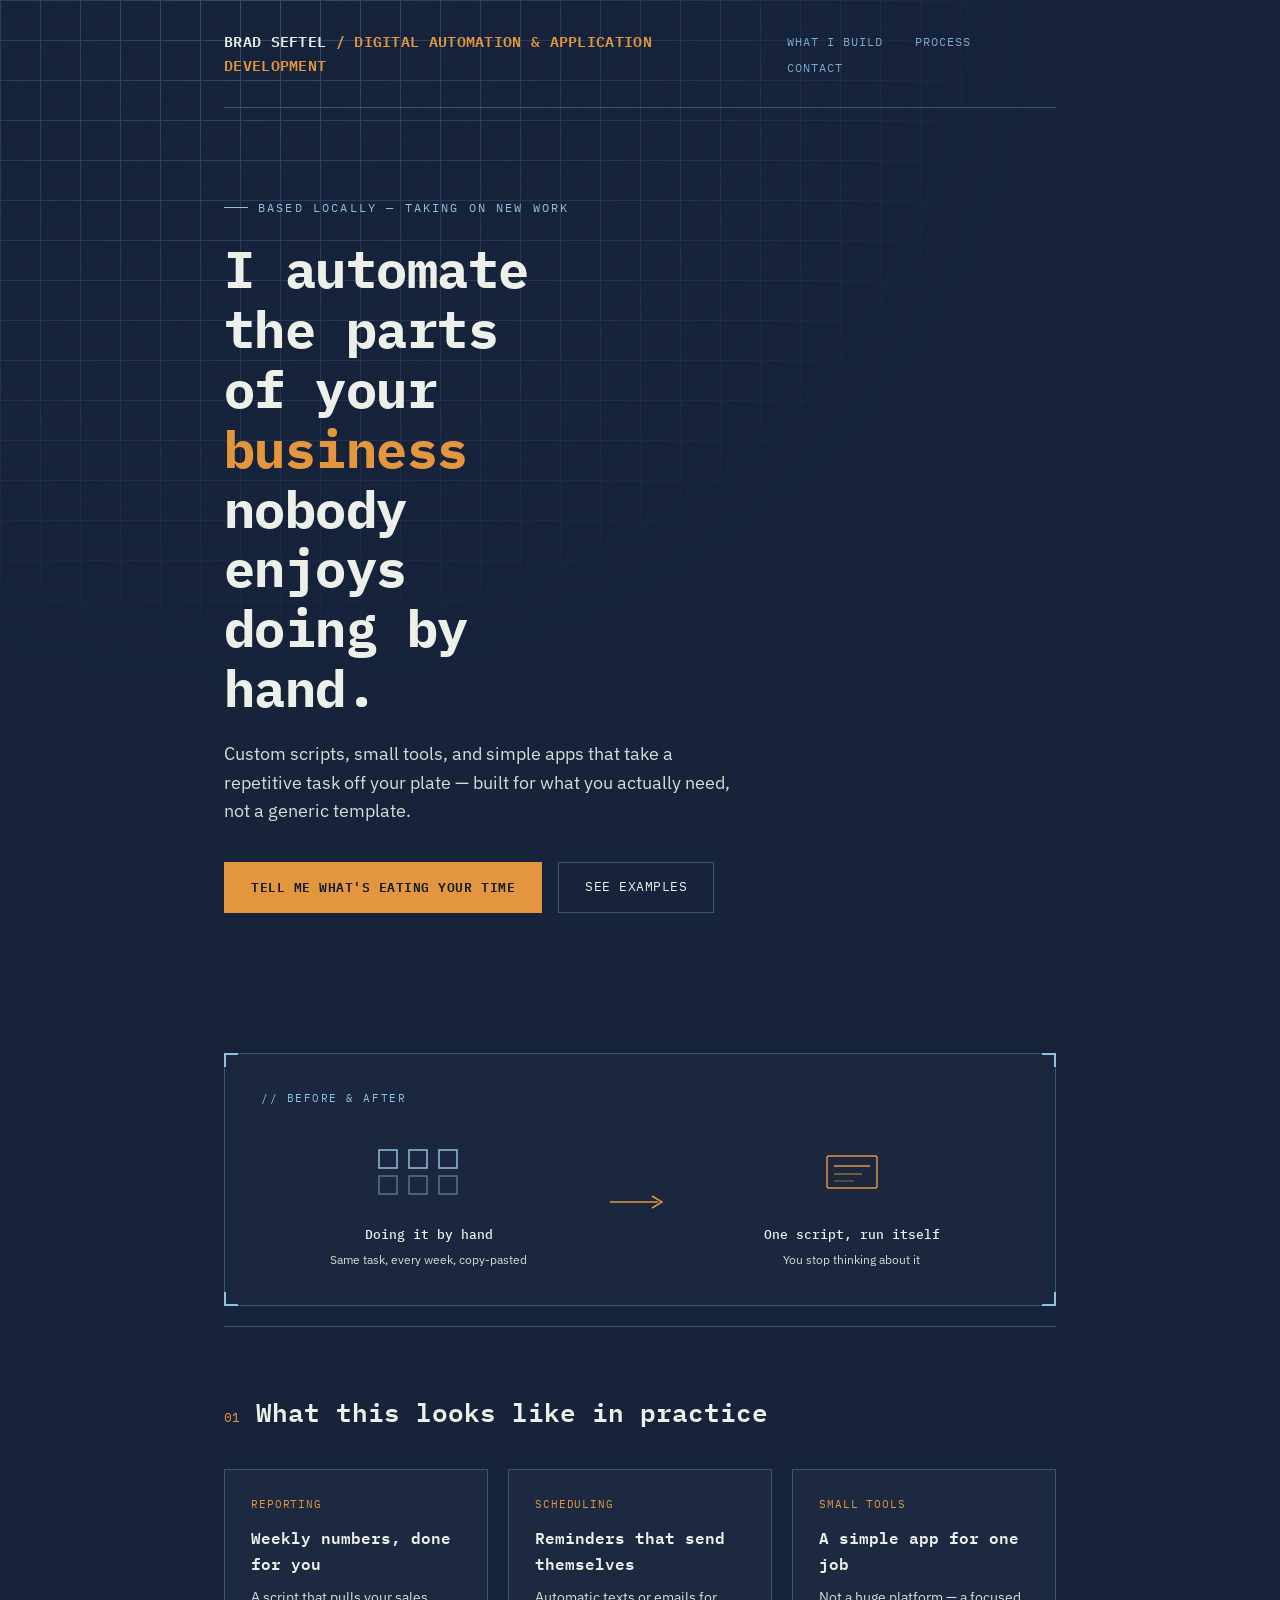
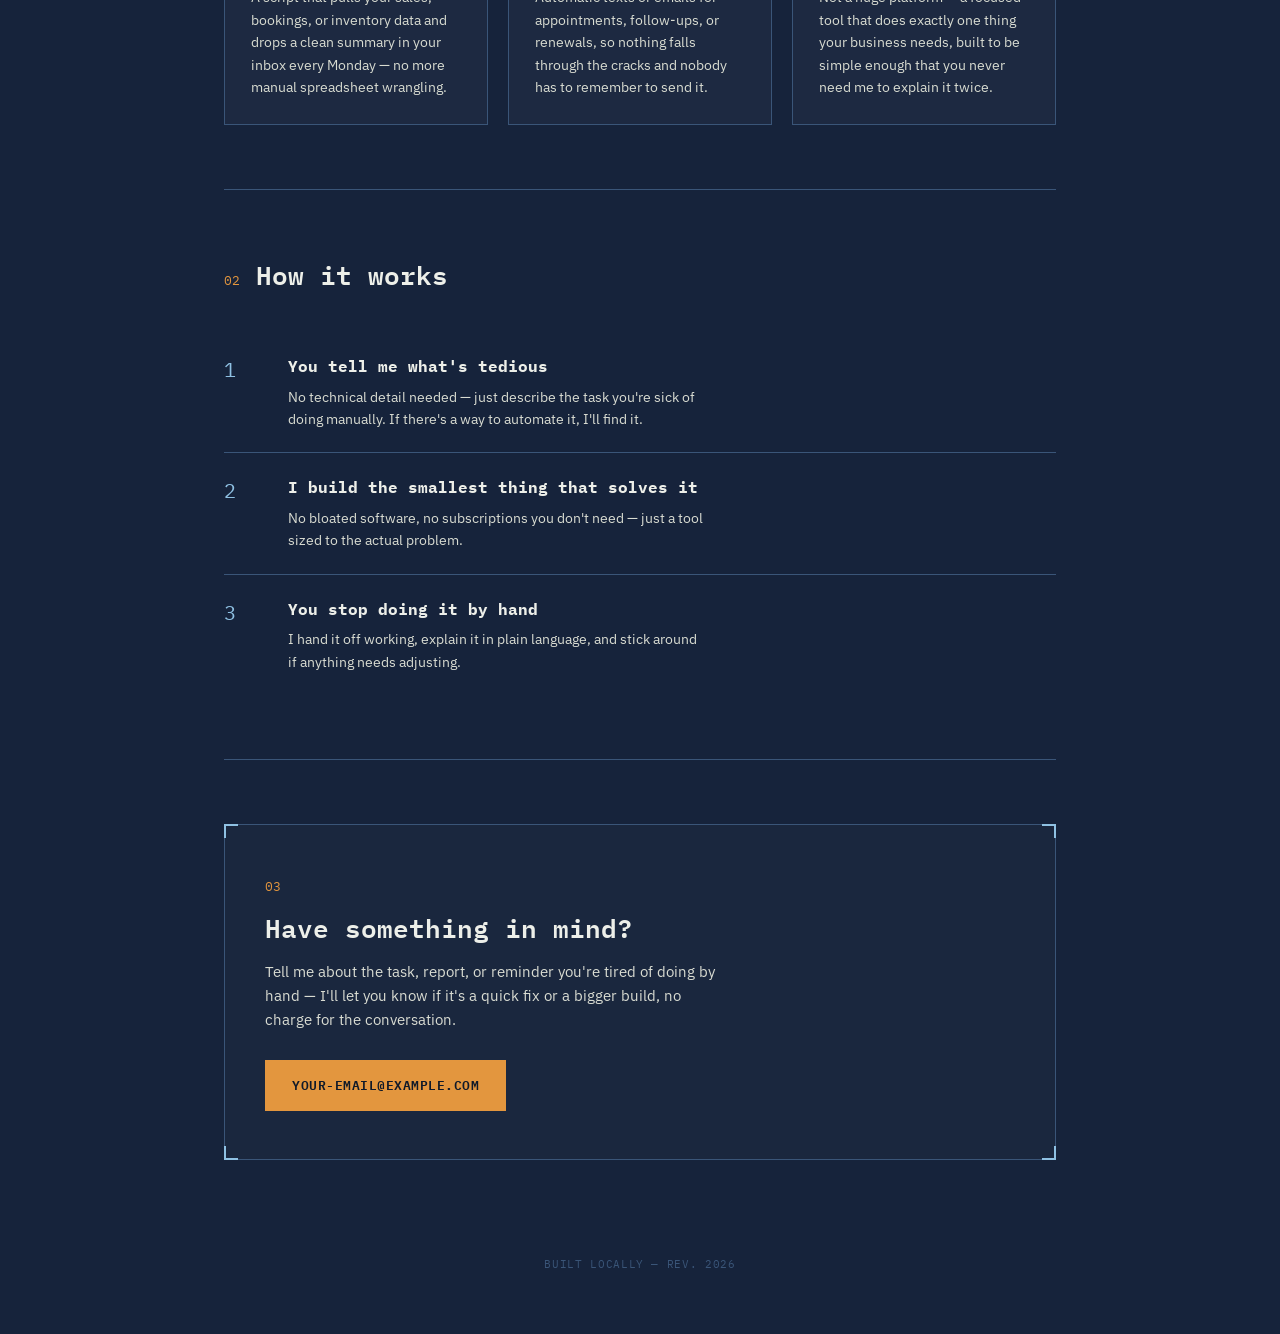
==== index.html @ 07879701 "remove phone number" ====
<!DOCTYPE html>
<html lang="en">
<head>
<meta charset="UTF-8">
<meta name="viewport" content="width=device-width, initial-scale=1.0">
<title>Brad Seftel — Automation & Custom Tools</title>
<link rel="preconnect" href="https://fonts.googleapis.com">
<link href="https://fonts.googleapis.com/css2?family=IBM+Plex+Mono:wght@400;500;600;700&family=IBM+Plex+Sans:wght@400;500;600&display=swap" rel="stylesheet">
<style>
  :root {
    --navy: #16233B;
    --navy-deep: #0F1929;
    --line: #3A5578;
    --line-bright: #8FC1E3;
    --paper: #EDEFE9;
    --paper-dim: #D9DCD2;
    --amber: #E3963E;
    --amber-bright: #F2AC5C;
    --ink: #16233B;
  }

  * { margin: 0; padding: 0; box-sizing: border-box; }

  html { scroll-behavior: smooth; }

  body {
    background: var(--navy);
    color: var(--paper);
    font-family: 'IBM Plex Sans', sans-serif;
    line-height: 1.6;
    background-image:
      linear-gradient(var(--line) 1px, transparent 1px),
      linear-gradient(90deg, var(--line) 1px, transparent 1px);
    background-size: 40px 40px;
    background-attachment: fixed;
    opacity: 1;
  }

  body::before {
    content: '';
    position: fixed;
    inset: 0;
    background: radial-gradient(ellipse at 20% 0%, rgba(22,35,59,0.2) 0%, var(--navy) 55%);
    pointer-events: none;
    z-index: 0;
  }

  .wrap {
    position: relative;
    z-index: 1;
    max-width: 880px;
    margin: 0 auto;
    padding: 0 24px;
  }

  .mono { font-family: 'IBM Plex Mono', monospace; }

  /* Corner-bracket panel, like an engineering drawing frame */
  .panel {
    position: relative;
    border: 1px solid var(--line);
    background: rgba(237, 239, 233, 0.02);
    padding: 40px;
  }
  .panel::before, .panel::after,
  .panel .br-tl, .panel .br-br { display: none; }
  .corner {
    position: absolute;
    width: 14px;
    height: 14px;
    border: 2px solid var(--line-bright);
  }
  .corner.tl { top: -1px; left: -1px; border-right: none; border-bottom: none; }
  .corner.tr { top: -1px; right: -1px; border-left: none; border-bottom: none; }
  .corner.bl { bottom: -1px; left: -1px; border-right: none; border-top: none; }
  .corner.br { bottom: -1px; right: -1px; border-left: none; border-top: none; }

  /* Header */
  header {
    padding: 28px 0;
    display: flex;
    justify-content: space-between;
    align-items: center;
    border-bottom: 1px solid var(--line);
  }
  .brand {
    font-family: 'IBM Plex Mono', monospace;
    font-weight: 600;
    font-size: 15px;
    letter-spacing: 0.02em;
    color: var(--paper);
  }
  .brand span { color: var(--amber); }
  nav a {
    color: var(--line-bright);
    text-decoration: none;
    font-family: 'IBM Plex Mono', monospace;
    font-size: 12px;
    letter-spacing: 0.08em;
    text-transform: uppercase;
    margin-left: 28px;
    opacity: 0.85;
    transition: opacity 0.2s;
  }
  nav a:hover { opacity: 1; color: var(--amber-bright); }

  /* Hero */
  .hero {
    padding: 90px 0 70px;
  }
  .eyebrow {
    font-family: 'IBM Plex Mono', monospace;
    font-size: 12px;
    letter-spacing: 0.18em;
    text-transform: uppercase;
    color: var(--line-bright);
    margin-bottom: 22px;
    display: flex;
    align-items: center;
    gap: 10px;
  }
  .eyebrow::before {
    content: '';
    width: 24px;
    height: 1px;
    background: var(--line-bright);
  }
  h1 {
    font-family: 'IBM Plex Mono', monospace;
    font-weight: 700;
    font-size: clamp(32px, 5.5vw, 52px);
    line-height: 1.15;
    letter-spacing: -0.01em;
    color: var(--paper);
    max-width: 11ch;
  }
  h1 .amber { color: var(--amber); }
  .hero-sub {
    margin-top: 22px;
    font-size: 18px;
    color: var(--paper-dim);
    max-width: 46ch;
  }
  .hero-actions {
    margin-top: 36px;
    display: flex;
    gap: 16px;
    flex-wrap: wrap;
  }

  .btn {
    font-family: 'IBM Plex Mono', monospace;
    font-size: 13px;
    letter-spacing: 0.04em;
    text-transform: uppercase;
    padding: 14px 26px;
    border: 1px solid transparent;
    cursor: pointer;
    text-decoration: none;
    display: inline-block;
    transition: transform 0.15s ease, background 0.15s ease;
  }
  .btn-primary {
    background: var(--amber);
    color: var(--navy-deep);
    font-weight: 600;
  }
  .btn-primary:hover { background: var(--amber-bright); transform: translateY(-1px); }
  .btn-ghost {
    border-color: var(--line);
    color: var(--paper);
  }
  .btn-ghost:hover { border-color: var(--line-bright); color: var(--line-bright); }

  /* Schematic — signature element */
  .schematic {
    margin: 70px 0 20px;
    padding: 36px;
  }
  .schematic-label {
    font-family: 'IBM Plex Mono', monospace;
    font-size: 11px;
    letter-spacing: 0.14em;
    text-transform: uppercase;
    color: var(--line-bright);
    margin-bottom: 28px;
  }
  .schematic-row {
    display: flex;
    align-items: center;
    justify-content: space-between;
    gap: 14px;
  }
  .schem-block {
    flex: 1;
    text-align: center;
  }
  .schem-icon {
    width: 100%;
    max-width: 120px;
    margin: 0 auto 12px;
  }
  .schem-title {
    font-family: 'IBM Plex Mono', monospace;
    font-size: 13px;
    color: var(--paper);
    font-weight: 500;
  }
  .schem-desc {
    font-size: 12px;
    color: var(--paper-dim);
    margin-top: 4px;
  }
  .schem-arrow {
    flex-shrink: 0;
    width: 60px;
  }

  /* Sections */
  section { padding: 64px 0; border-top: 1px solid var(--line); }
  .section-head {
    display: flex;
    align-items: baseline;
    gap: 16px;
    margin-bottom: 36px;
  }
  .section-num {
    font-family: 'IBM Plex Mono', monospace;
    color: var(--amber);
    font-size: 13px;
  }
  h2 {
    font-family: 'IBM Plex Mono', monospace;
    font-size: 26px;
    font-weight: 600;
    color: var(--paper);
  }

  .grid3 {
    display: grid;
    grid-template-columns: repeat(3, 1fr);
    gap: 20px;
  }
  @media (max-width: 720px) { .grid3 { grid-template-columns: 1fr; } }

  .card {
    padding: 26px;
    background: rgba(237, 239, 233, 0.03);
    border: 1px solid var(--line);
    position: relative;
  }
  .card-tag {
    font-family: 'IBM Plex Mono', monospace;
    font-size: 11px;
    color: var(--amber);
    letter-spacing: 0.08em;
    text-transform: uppercase;
    margin-bottom: 12px;
  }
  .card h3 {
    font-family: 'IBM Plex Mono', monospace;
    font-size: 16px;
    font-weight: 600;
    color: var(--paper);
    margin-bottom: 10px;
  }
  .card p { font-size: 14px; color: var(--paper-dim); }

  /* Process */
  .steps { display: flex; flex-direction: column; gap: 0; }
  .step {
    display: flex;
    gap: 24px;
    padding: 22px 0;
    border-bottom: 1px solid var(--line);
  }
  .step:last-child { border-bottom: none; }
  .step-num {
    font-family: 'IBM Plex Mono', monospace;
    font-size: 20px;
    color: var(--line-bright);
    min-width: 40px;
  }
  .step-body h3 {
    font-family: 'IBM Plex Mono', monospace;
    font-size: 16px;
    color: var(--paper);
    margin-bottom: 6px;
  }
  .step-body p { font-size: 14px; color: var(--paper-dim); max-width: 52ch; }

  /* Contact */
  .contact-panel {
    text-align: left;
    padding: 48px 40px;
  }
  .contact-panel h2 { margin-bottom: 12px; }
  .contact-panel p { color: var(--paper-dim); max-width: 50ch; margin-bottom: 28px; font-size: 15px; }
  .contact-methods {
    display: flex;
    gap: 14px;
    flex-wrap: wrap;
  }

  footer {
    padding: 32px 0 60px;
    font-family: 'IBM Plex Mono', monospace;
    font-size: 11px;
    color: var(--line);
    letter-spacing: 0.06em;
    text-align: center;
  }

  @media (prefers-reduced-motion: reduce) {
    * { transition: none !important; animation: none !important; }
  }

  a:focus-visible, button:focus-visible {
    outline: 2px solid var(--amber-bright);
    outline-offset: 2px;
  }
</style>
</head>
<body>
<div class="wrap">

  <header>
    <div class="brand">BRAD SEFTEL <span>/ DIGITAL AUTOMATION &amp; APPLICATION DEVELOPMENT</span></div>
    <nav>
      <a href="#what">What I Build</a>
      <a href="#process">Process</a>
      <a href="#contact">Contact</a>
    </nav>
  </header>

  <div class="hero">
    <div class="eyebrow">Based locally — taking on new work</div>
    <h1>I automate the parts of your <span class="amber">business</span> nobody enjoys doing by hand.</h1>
    <p class="hero-sub">Custom scripts, small tools, and simple apps that take a repetitive task off your plate — built for what you actually need, not a generic template.</p>
    <div class="hero-actions">
      <a href="#contact" class="btn btn-primary">Tell me what's eating your time</a>
      <a href="#what" class="btn btn-ghost">See examples</a>
    </div>
  </div>

  <div class="panel schematic">
    <div class="corner tl"></div><div class="corner tr"></div>
    <div class="corner bl"></div><div class="corner br"></div>
    <div class="schematic-label">// before &amp; after</div>
    <div class="schematic-row">
      <div class="schem-block">
        <svg class="schem-icon" viewBox="0 0 120 70" fill="none">
          <rect x="10" y="14" width="18" height="18" stroke="#8FC1E3" stroke-width="1.5"/>
          <rect x="40" y="14" width="18" height="18" stroke="#8FC1E3" stroke-width="1.5"/>
          <rect x="70" y="14" width="18" height="18" stroke="#8FC1E3" stroke-width="1.5"/>
          <rect x="10" y="40" width="18" height="18" stroke="#8FC1E3" stroke-width="1.5" opacity="0.5"/>
          <rect x="40" y="40" width="18" height="18" stroke="#8FC1E3" stroke-width="1.5" opacity="0.5"/>
          <rect x="70" y="40" width="18" height="18" stroke="#8FC1E3" stroke-width="1.5" opacity="0.5"/>
        </svg>
        <div class="schem-title">Doing it by hand</div>
        <div class="schem-desc">Same task, every week, copy-pasted</div>
      </div>
      <svg class="schem-arrow" viewBox="0 0 60 20" fill="none">
        <line x1="0" y1="10" x2="48" y2="10" stroke="#E3963E" stroke-width="1.5"/>
        <path d="M42 4 L52 10 L42 16" stroke="#E3963E" stroke-width="1.5" fill="none"/>
      </svg>
      <div class="schem-block">
        <svg class="schem-icon" viewBox="0 0 120 70" fill="none">
          <rect x="35" y="20" width="50" height="32" rx="2" stroke="#E3963E" stroke-width="1.5"/>
          <line x1="42" y1="30" x2="78" y2="30" stroke="#E3963E" stroke-width="1.5"/>
          <line x1="42" y1="38" x2="70" y2="38" stroke="#E3963E" stroke-width="1.5" opacity="0.6"/>
          <line x1="42" y1="45" x2="62" y2="45" stroke="#E3963E" stroke-width="1.5" opacity="0.4"/>
        </svg>
        <div class="schem-title">One script, run itself</div>
        <div class="schem-desc">You stop thinking about it</div>
      </div>
    </div>
  </div>

  <section id="what">
    <div class="section-head">
      <span class="section-num">01</span>
      <h2>What this looks like in practice</h2>
    </div>
    <div class="grid3">
      <div class="card">
        <div class="card-tag">Reporting</div>
        <h3>Weekly numbers, done for you</h3>
        <p>A script that pulls your sales, bookings, or inventory data and drops a clean summary in your inbox every Monday — no more manual spreadsheet wrangling.</p>
      </div>
      <div class="card">
        <div class="card-tag">Scheduling</div>
        <h3>Reminders that send themselves</h3>
        <p>Automatic texts or emails for appointments, follow-ups, or renewals, so nothing falls through the cracks and nobody has to remember to send it.</p>
      </div>
      <div class="card">
        <div class="card-tag">Small tools</div>
        <h3>A simple app for one job</h3>
        <p>Not a huge platform — a focused tool that does exactly one thing your business needs, built to be simple enough that you never need me to explain it twice.</p>
      </div>
    </div>
  </section>

  <section id="process">
    <div class="section-head">
      <span class="section-num">02</span>
      <h2>How it works</h2>
    </div>
    <div class="steps">
      <div class="step">
        <div class="step-num mono">1</div>
        <div class="step-body">
          <h3>You tell me what's tedious</h3>
          <p>No technical detail needed — just describe the task you're sick of doing manually. If there's a way to automate it, I'll find it.</p>
        </div>
      </div>
      <div class="step">
        <div class="step-num mono">2</div>
        <div class="step-body">
          <h3>I build the smallest thing that solves it</h3>
          <p>No bloated software, no subscriptions you don't need — just a tool sized to the actual problem.</p>
        </div>
      </div>
      <div class="step">
        <div class="step-num mono">3</div>
        <div class="step-body">
          <h3>You stop doing it by hand</h3>
          <p>I hand it off working, explain it in plain language, and stick around if anything needs adjusting.</p>
        </div>
      </div>
    </div>
  </section>

  <section id="contact">
    <div class="panel contact-panel">
      <div class="corner tl"></div><div class="corner tr"></div>
      <div class="corner bl"></div><div class="corner br"></div>
      <span class="section-num mono">03</span>
      <h2 style="margin-top:8px;">Have something in mind?</h2>
      <p>Tell me about the task, report, or reminder you're tired of doing by hand — I'll let you know if it's a quick fix or a bigger build, no charge for the conversation.</p>
      <div class="contact-methods">
        <a href="mailto:your-email@example.com" class="btn btn-primary">your-email@example.com</a>
      </div>
    </div>
  </section>

  <footer>
    BUILT LOCALLY — REV. 2026
  </footer>

</div>
</body>
</html>
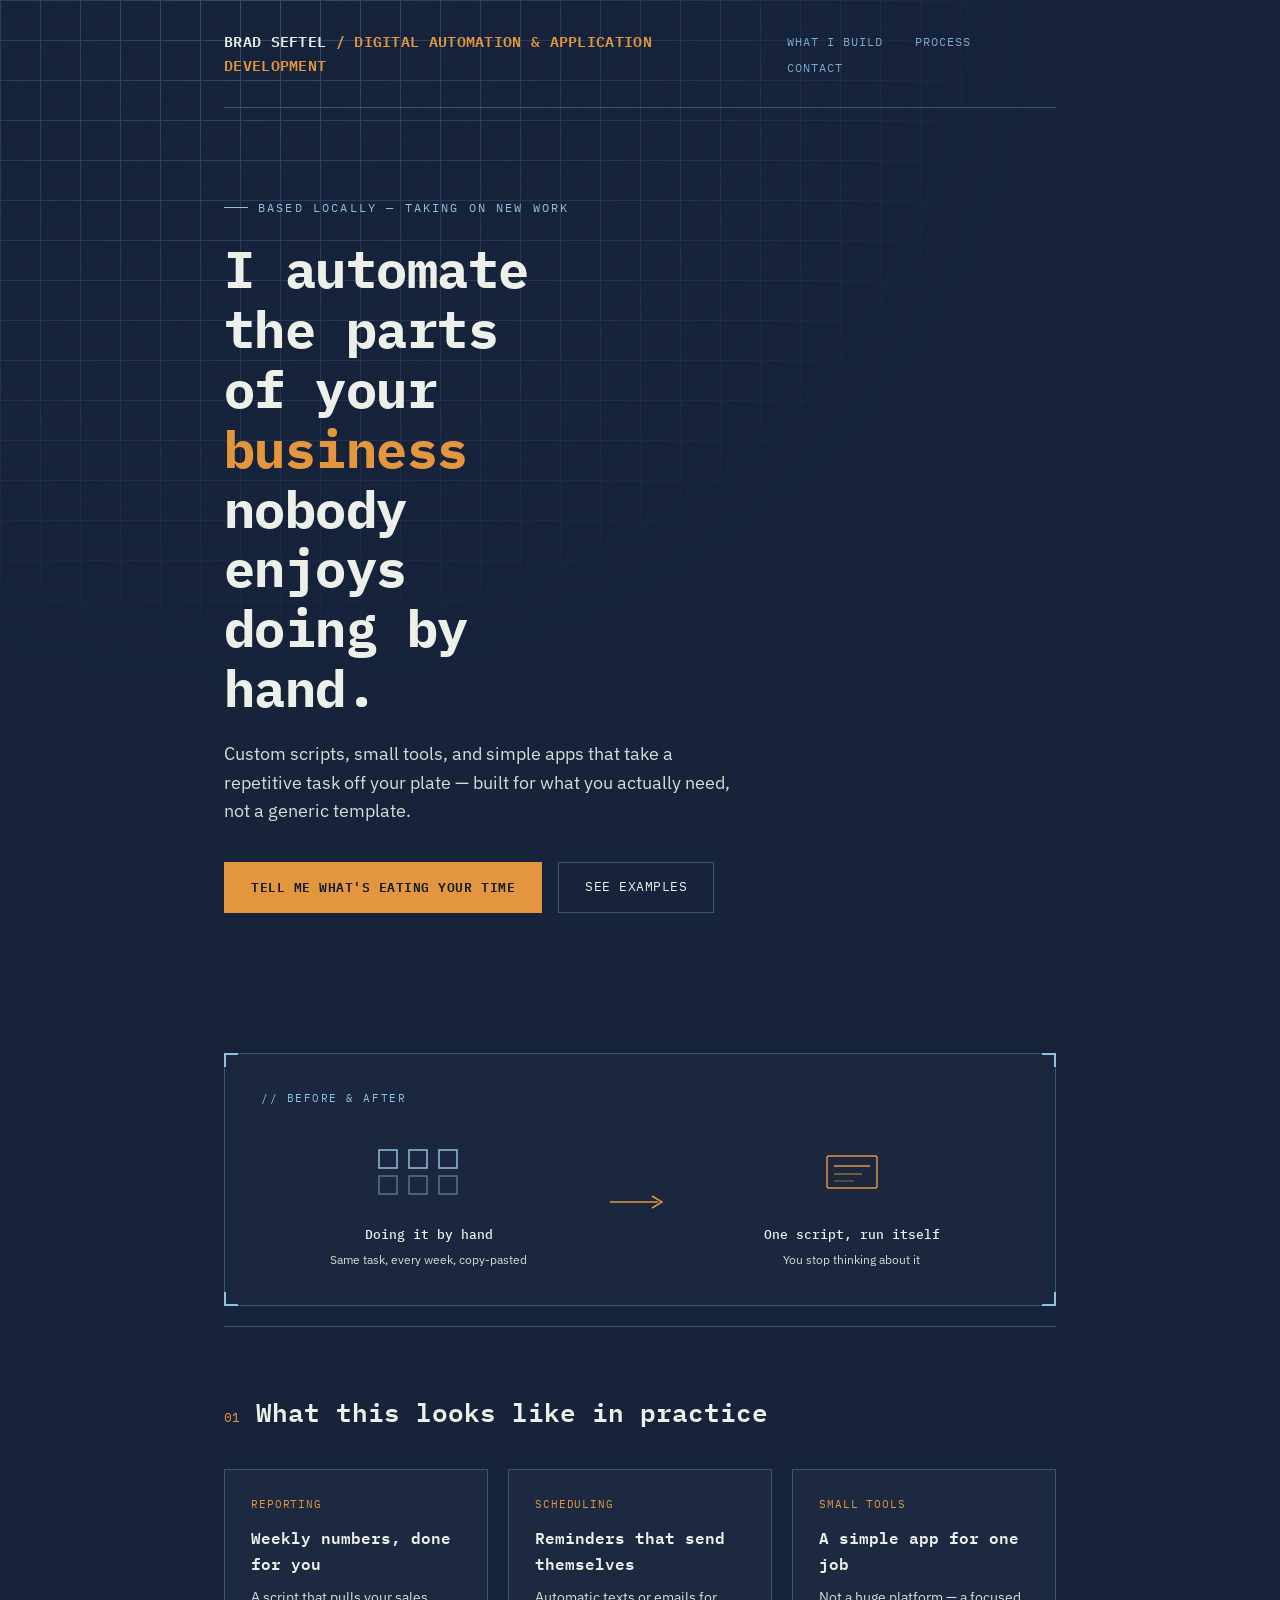
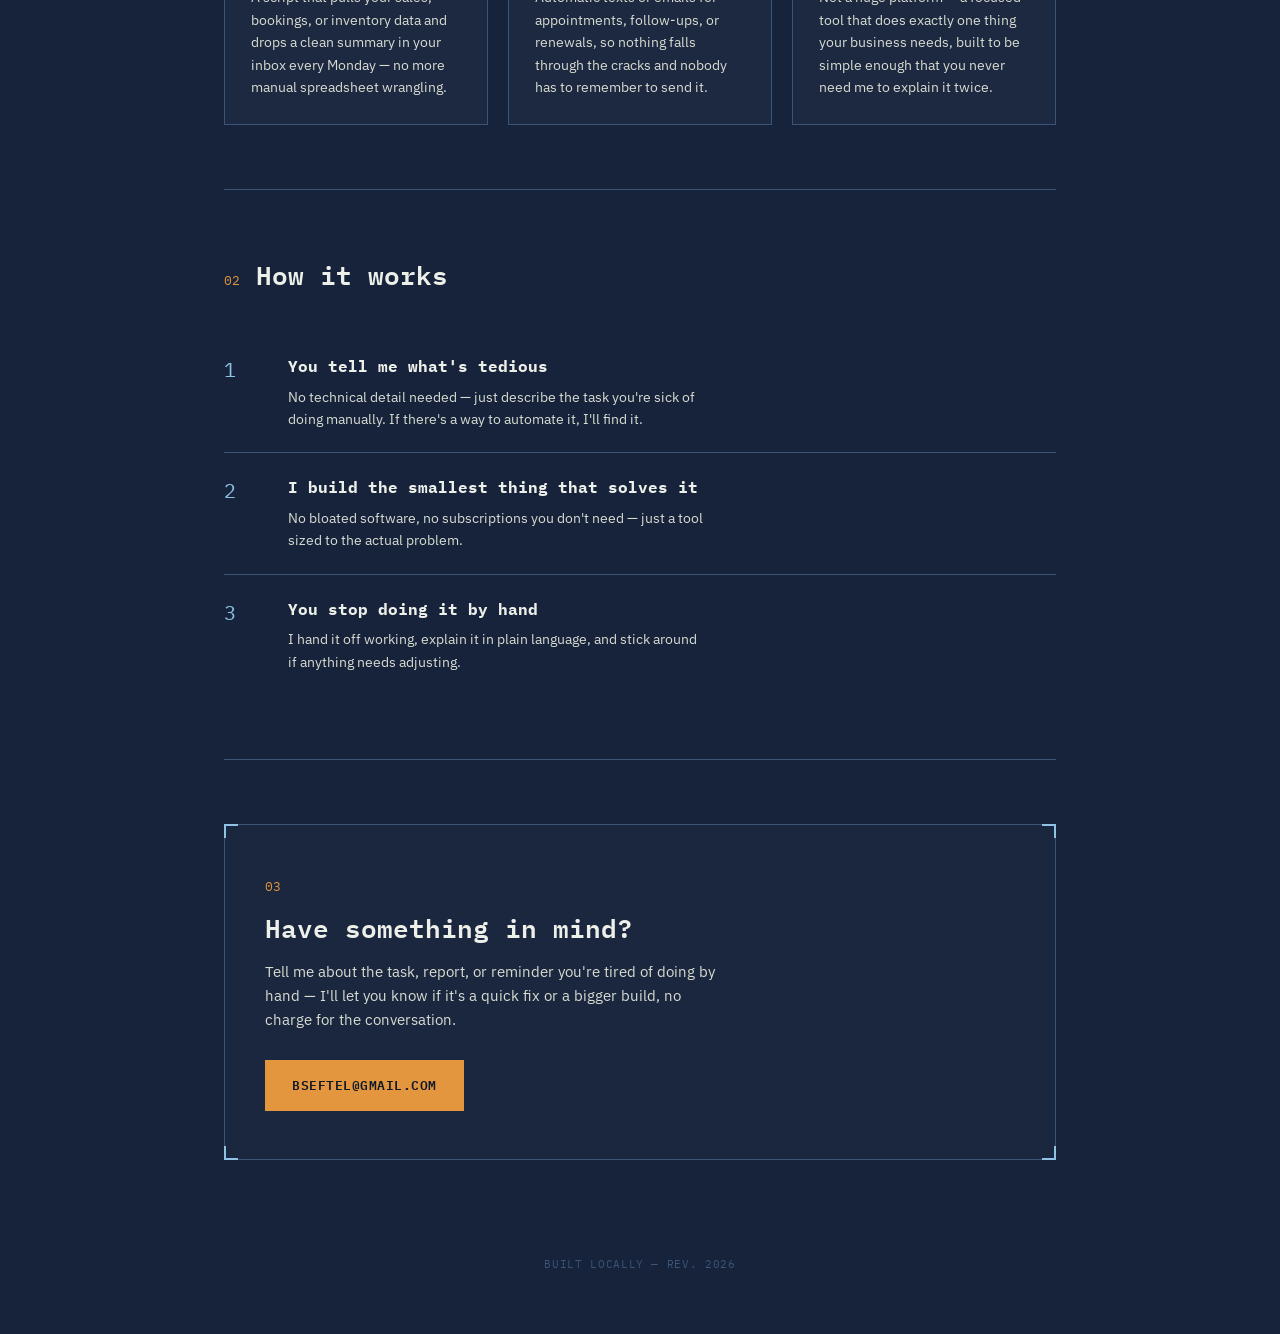
==== commit 311bafe5: "changed email" ====
--- a/index.html
+++ b/index.html
@@ -439,7 +439,7 @@
       <h2 style="margin-top:8px;">Have something in mind?</h2>
       <p>Tell me about the task, report, or reminder you're tired of doing by hand — I'll let you know if it's a quick fix or a bigger build, no charge for the conversation.</p>
       <div class="contact-methods">
-        <a href="mailto:your-email@example.com" class="btn btn-primary">your-email@example.com</a>
+        <a href="mailto:bseftel@gmail.com" class="btn btn-primary">bseftel@gmail.com</a>
       </div>
     </div>
   </section>
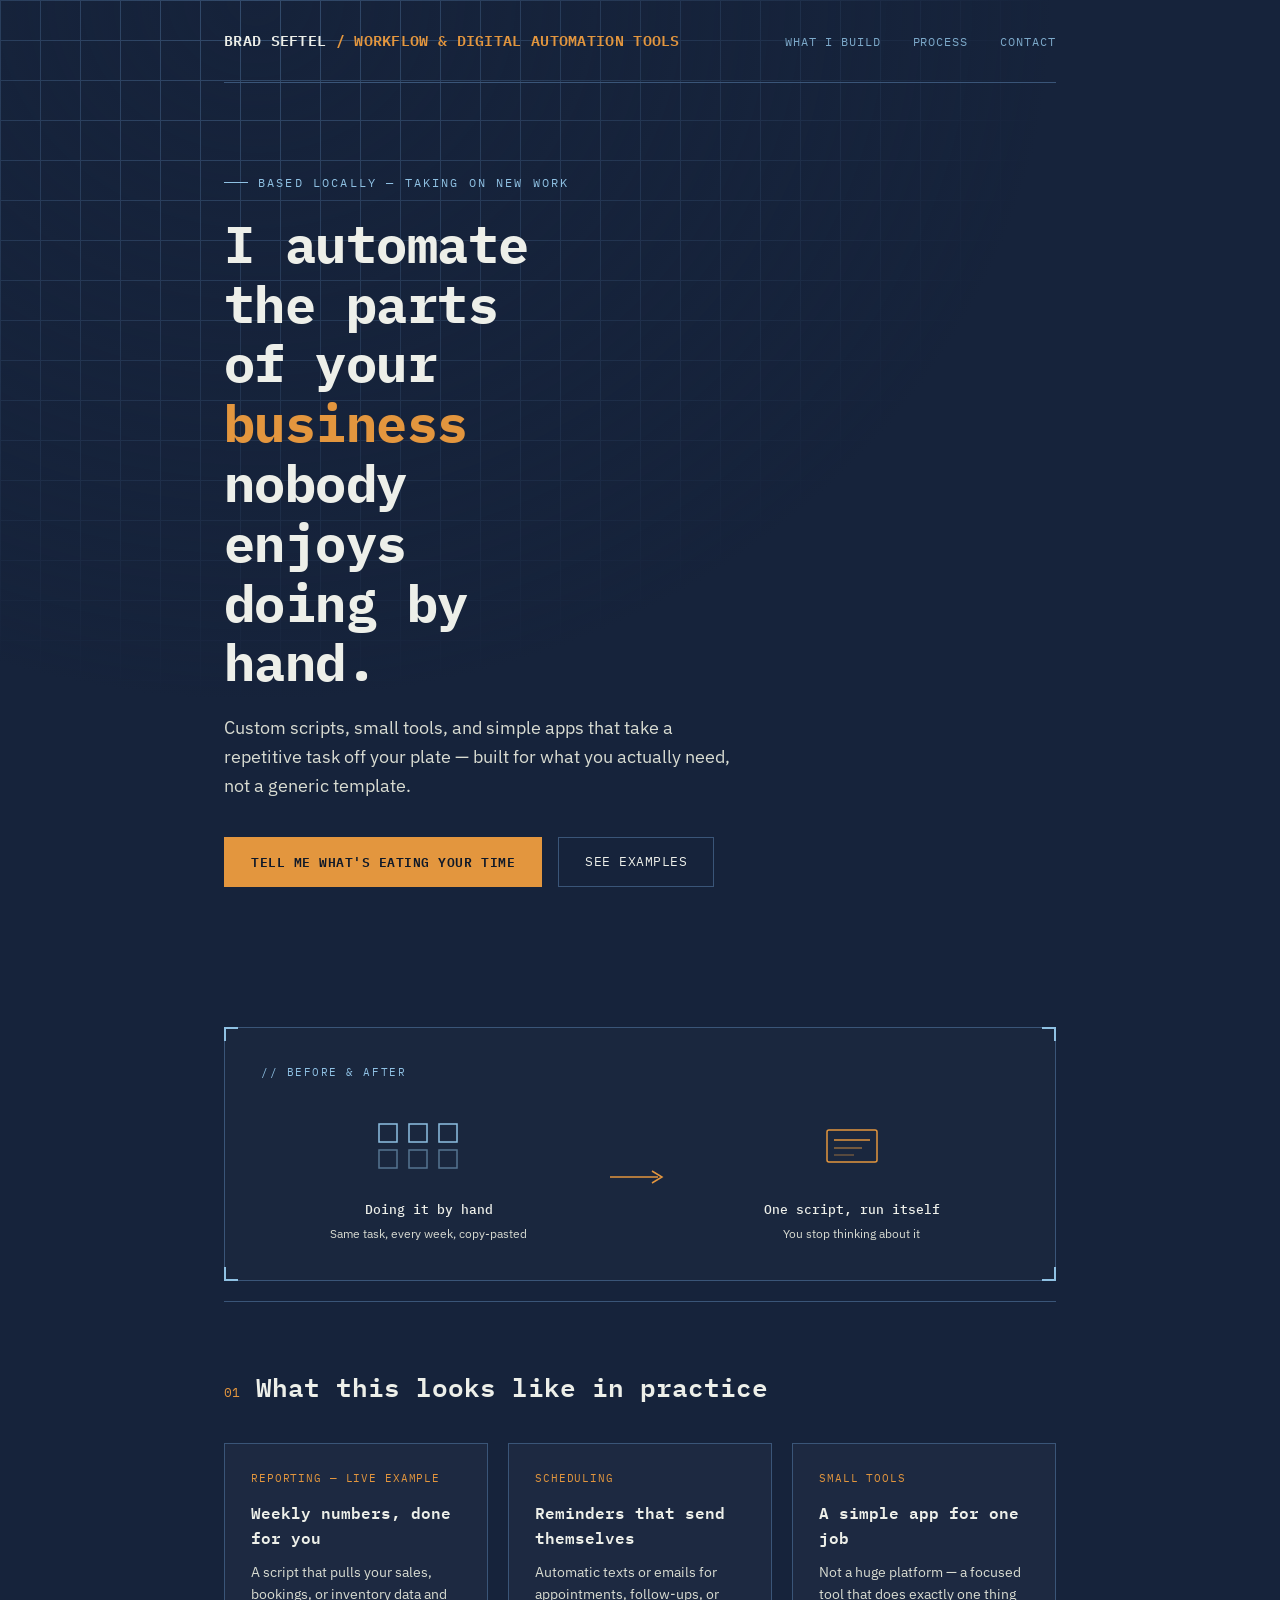
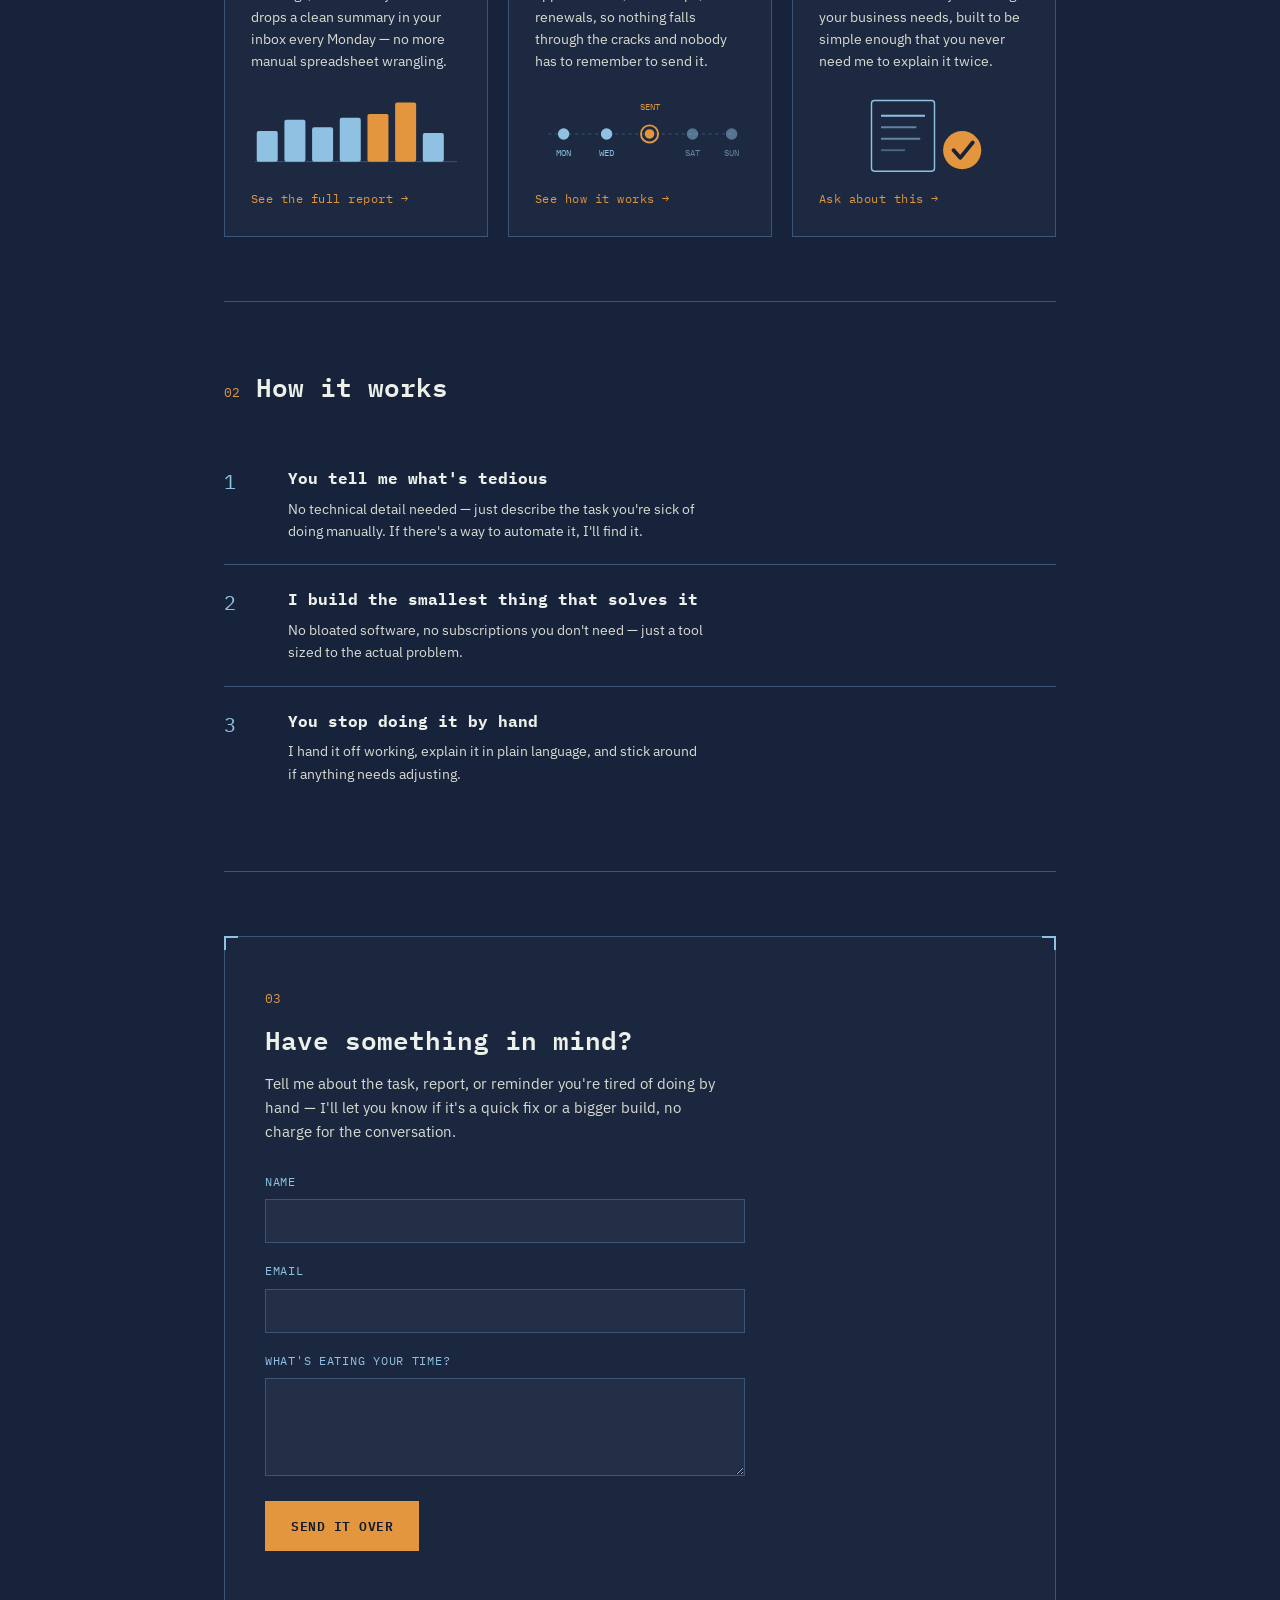
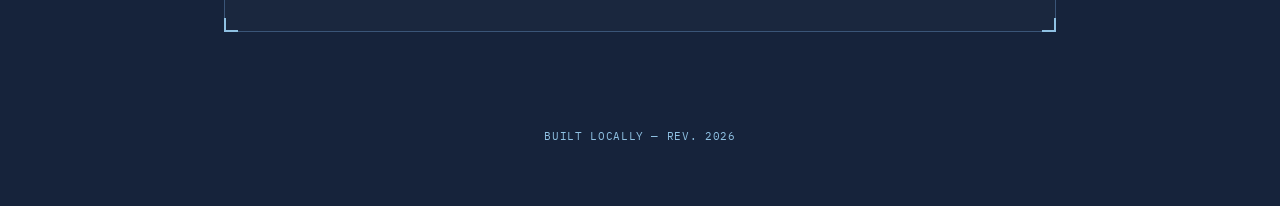
==== commit aca2f92b: "Add interactive workflow demos and site improvements" ====
--- a/index.html
+++ b/index.html
@@ -104,6 +104,20 @@
   }
   nav a:hover { opacity: 1; color: var(--amber-bright); }
 
+  @media (max-width: 720px) {
+    header {
+      align-items: flex-start;
+      flex-direction: column;
+      gap: 18px;
+    }
+    nav {
+      display: flex;
+      flex-wrap: wrap;
+      gap: 10px 20px;
+    }
+    nav a { margin-left: 0; }
+  }
+
   /* Hero */
   .hero {
     padding: 90px 0 70px;
@@ -265,6 +279,170 @@
     margin-bottom: 10px;
   }
   .card p { font-size: 14px; color: var(--paper-dim); }
+  .card-chart {
+    width: 100%;
+    height: auto;
+    margin-top: 18px;
+    display: block;
+  }
+  .card-link {
+    display: inline-block;
+    margin-top: 14px;
+    font-family: 'IBM Plex Mono', monospace;
+    font-size: 12px;
+    letter-spacing: 0.04em;
+    color: var(--amber);
+    background: none;
+    border: 0;
+    padding: 0;
+    cursor: pointer;
+    text-align: left;
+  }
+  .card-link:hover { color: var(--amber-bright); }
+
+  /* Demo pop-out */
+  .demo-dialog {
+    width: min(760px, calc(100% - 32px));
+    max-height: calc(100vh - 32px);
+    margin: auto;
+    padding: 0;
+    color: var(--paper);
+    background: var(--navy-deep);
+    border: 1px solid var(--line-bright);
+    overflow: auto;
+  }
+  .demo-dialog[open] { animation: demo-pop 0.28s ease-out both; }
+  .demo-dialog::backdrop {
+    background: rgba(6, 12, 22, 0.82);
+    backdrop-filter: blur(3px);
+    animation: demo-fade 0.25s ease-out both;
+  }
+  .demo-content { padding: 40px; }
+  .demo-top {
+    display: flex;
+    align-items: flex-start;
+    justify-content: space-between;
+    gap: 24px;
+  }
+  .demo-kicker {
+    font-family: 'IBM Plex Mono', monospace;
+    color: var(--amber);
+    font-size: 11px;
+    letter-spacing: 0.12em;
+    text-transform: uppercase;
+    margin-bottom: 8px;
+  }
+  .demo-close {
+    flex: 0 0 auto;
+    width: 38px;
+    height: 38px;
+    border: 1px solid var(--line);
+    background: transparent;
+    color: var(--paper);
+    font-size: 24px;
+    line-height: 1;
+    cursor: pointer;
+  }
+  .demo-close:hover { color: var(--amber); border-color: var(--amber); }
+  .demo-intro { margin-top: 10px; color: var(--paper-dim); max-width: 58ch; }
+  .demo-flow {
+    display: grid;
+    grid-template-columns: 1fr 42px 1fr 42px 1fr;
+    align-items: stretch;
+    margin-top: 34px;
+  }
+  .demo-stage {
+    min-width: 0;
+    padding: 22px 18px;
+    border: 1px solid var(--line);
+    background: rgba(237, 239, 233, 0.03);
+    opacity: 0;
+    animation: demo-stage-in 0.42s ease-out forwards;
+  }
+  .demo-stage:nth-child(1) { animation-delay: 0.08s; }
+  .demo-stage:nth-child(3) { animation-delay: 0.3s; }
+  .demo-stage:nth-child(5) { animation-delay: 0.52s; }
+  .demo-stage-icon {
+    display: flex;
+    align-items: center;
+    justify-content: center;
+    height: 72px;
+    margin-bottom: 16px;
+    color: var(--line-bright);
+  }
+  .demo-stage-icon svg { width: 64px; height: 64px; }
+  .demo-stage-icon path {
+    stroke-dasharray: 260;
+    stroke-dashoffset: 260;
+    animation: demo-draw 1s ease-out forwards;
+  }
+  .demo-stage:nth-child(1) .demo-stage-icon path { animation-delay: 0.18s; }
+  .demo-stage:nth-child(3) .demo-stage-icon path { animation-delay: 0.4s; }
+  .demo-stage:nth-child(5) .demo-stage-icon path { animation-delay: 0.62s; }
+  .demo-stage:nth-child(5) .demo-stage-icon { color: var(--amber); }
+  .demo-stage-label {
+    font-family: 'IBM Plex Mono', monospace;
+    color: var(--paper);
+    font-size: 13px;
+    font-weight: 600;
+  }
+  .demo-stage p { color: var(--paper-dim); font-size: 12px; margin-top: 7px; }
+  .demo-arrow {
+    display: flex;
+    align-items: center;
+    justify-content: center;
+    color: var(--amber);
+    font-family: 'IBM Plex Mono', monospace;
+    font-size: 24px;
+    opacity: 0;
+    animation: demo-arrow-in 0.36s ease-out forwards, demo-arrow-pulse 1.8s ease-in-out 1.1s infinite;
+  }
+  .demo-arrow:nth-child(2) { animation-delay: 0.2s, 1.1s; }
+  .demo-arrow:nth-child(4) { animation-delay: 0.42s, 1.3s; }
+  .demo-note {
+    margin-top: 26px;
+    padding: 16px 18px;
+    border-left: 2px solid var(--amber);
+    color: var(--paper-dim);
+    background: rgba(227, 150, 62, 0.07);
+    font-size: 13px;
+  }
+
+  @keyframes demo-pop {
+    from { opacity: 0; transform: translateY(12px) scale(0.98); }
+    to { opacity: 1; transform: translateY(0) scale(1); }
+  }
+  @keyframes demo-fade {
+    from { background: rgba(6, 12, 22, 0); }
+    to { background: rgba(6, 12, 22, 0.82); }
+  }
+  @keyframes demo-stage-in {
+    from { opacity: 0; transform: translateY(12px); }
+    to { opacity: 1; transform: translateY(0); }
+  }
+  @keyframes demo-draw { to { stroke-dashoffset: 0; } }
+  @keyframes demo-arrow-in {
+    from { opacity: 0; transform: translateX(-7px); }
+    to { opacity: 1; transform: translateX(0); }
+  }
+  @keyframes demo-arrow-pulse {
+    0%, 100% { color: var(--amber); }
+    50% { color: var(--amber-bright); text-shadow: 0 0 10px rgba(242, 172, 92, 0.65); }
+  }
+
+  @media (max-width: 620px) {
+    .demo-content { padding: 26px 20px; }
+    .demo-flow { grid-template-columns: 1fr; }
+    .demo-arrow { height: 34px; }
+    @keyframes demo-arrow-in {
+      from { opacity: 0; transform: translateY(-7px) rotate(90deg); }
+      to { opacity: 1; transform: translateY(0) rotate(90deg); }
+    }
+    @keyframes demo-arrow-pulse {
+      0%, 100% { color: var(--amber); transform: rotate(90deg); }
+      50% { color: var(--amber-bright); transform: rotate(90deg); text-shadow: 0 0 10px rgba(242, 172, 92, 0.65); }
+    }
+  }
 
   /* Process */
   .steps { display: flex; flex-direction: column; gap: 0; }
@@ -302,17 +480,66 @@
     flex-wrap: wrap;
   }
 
+  .contact-form { max-width: 480px; }
+  .form-row { margin-bottom: 18px; }
+  .form-row label {
+    display: block;
+    font-family: 'IBM Plex Mono', monospace;
+    font-size: 12px;
+    letter-spacing: 0.06em;
+    text-transform: uppercase;
+    color: var(--line-bright);
+    margin-bottom: 8px;
+  }
+  .form-row input,
+  .form-row textarea {
+    width: 100%;
+    background: rgba(237, 239, 233, 0.04);
+    border: 1px solid var(--line);
+    color: var(--paper);
+    font-family: 'IBM Plex Sans', sans-serif;
+    font-size: 14px;
+    padding: 12px 14px;
+    resize: vertical;
+  }
+  .form-row input:focus,
+  .form-row textarea:focus {
+    outline: none;
+    border-color: var(--line-bright);
+    background: rgba(237, 239, 233, 0.07);
+  }
+  .contact-form .btn { border: none; }
+  .contact-form .btn:disabled {
+    cursor: wait;
+    opacity: 0.65;
+    transform: none;
+  }
+  .form-status {
+    margin-top: 14px;
+    font-family: 'IBM Plex Mono', monospace;
+    font-size: 13px;
+    color: var(--paper-dim);
+    min-height: 18px;
+  }
+  .form-status.success { color: var(--amber-bright); }
+  .form-status.error { color: #E37E5C; }
   footer {
     padding: 32px 0 60px;
     font-family: 'IBM Plex Mono', monospace;
     font-size: 11px;
-    color: var(--line);
+    color: var(--line-bright);
     letter-spacing: 0.06em;
     text-align: center;
   }
 
   @media (prefers-reduced-motion: reduce) {
     * { transition: none !important; animation: none !important; }
+    .demo-stage, .demo-arrow { opacity: 1; }
+    .demo-stage-icon path { stroke-dashoffset: 0; }
+    .demo-arrow { transform: none; }
+  }
+  @media (max-width: 620px) and (prefers-reduced-motion: reduce) {
+    .demo-arrow { transform: rotate(90deg); }
   }
 
   a:focus-visible, button:focus-visible {
@@ -325,7 +552,7 @@
 <div class="wrap">
 
   <header>
-    <div class="brand">BRAD SEFTEL <span>/ DIGITAL AUTOMATION &amp; APPLICATION DEVELOPMENT</span></div>
+    <div class="brand">BRAD SEFTEL <span>/ WORKFLOW &amp; DIGITAL AUTOMATION TOOLS</span></div>
     <nav>
       <a href="#what">What I Build</a>
       <a href="#process">Process</a>
@@ -384,22 +611,73 @@
     </div>
     <div class="grid3">
       <div class="card">
-        <div class="card-tag">Reporting</div>
+        <div class="card-tag">Reporting — live example</div>
         <h3>Weekly numbers, done for you</h3>
         <p>A script that pulls your sales, bookings, or inventory data and drops a clean summary in your inbox every Monday — no more manual spreadsheet wrangling.</p>
+        <svg class="card-chart" viewBox="0 0 220 90" xmlns="http://www.w3.org/2000/svg" role="img" aria-label="Sample weekly sales chart">
+          <line x1="4" y1="74" x2="216" y2="74" stroke="#3A5578" stroke-width="1"/>
+          <rect x="6"   y="42" width="22" height="32" rx="2" fill="#8FC1E3"/>
+          <rect x="35"  y="30" width="22" height="44" rx="2" fill="#8FC1E3"/>
+          <rect x="64"  y="38" width="22" height="36" rx="2" fill="#8FC1E3"/>
+          <rect x="93"  y="28" width="22" height="46" rx="2" fill="#8FC1E3"/>
+          <rect x="122" y="24" width="22" height="50" rx="2" fill="#E3963E"/>
+          <rect x="151" y="12" width="22" height="62" rx="2" fill="#E3963E"/>
+          <rect x="180" y="44" width="22" height="30" rx="2" fill="#8FC1E3"/>
+        </svg>
+        <button type="button" class="card-link" data-demo="reporting">See the full report &rarr;</button>
       </div>
       <div class="card">
         <div class="card-tag">Scheduling</div>
         <h3>Reminders that send themselves</h3>
         <p>Automatic texts or emails for appointments, follow-ups, or renewals, so nothing falls through the cracks and nobody has to remember to send it.</p>
+        <svg class="card-chart" viewBox="0 0 220 90" xmlns="http://www.w3.org/2000/svg" role="img" aria-label="Reminder schedule timeline">
+          <line x1="14" y1="45" x2="206" y2="45" stroke="#3A5578" stroke-width="1" stroke-dasharray="3 4"/>
+          <circle cx="30"  cy="45" r="6" fill="#8FC1E3"/>
+          <circle cx="75"  cy="45" r="6" fill="#8FC1E3"/>
+          <circle cx="120" cy="45" r="9" fill="none" stroke="#E3963E" stroke-width="2"/>
+          <circle cx="120" cy="45" r="5" fill="#E3963E"/>
+          <circle cx="165" cy="45" r="6" fill="#8FC1E3" opacity="0.5"/>
+          <circle cx="206" cy="45" r="6" fill="#8FC1E3" opacity="0.5"/>
+          <text x="30"  y="68" text-anchor="middle" font-family="IBM Plex Mono, monospace" font-size="9" fill="#8FC1E3">MON</text>
+          <text x="75"  y="68" text-anchor="middle" font-family="IBM Plex Mono, monospace" font-size="9" fill="#8FC1E3">WED</text>
+          <text x="120" y="20" text-anchor="middle" font-family="IBM Plex Mono, monospace" font-size="9" fill="#E3963E">SENT</text>
+          <text x="165" y="68" text-anchor="middle" font-family="IBM Plex Mono, monospace" font-size="9" fill="#8FC1E3" opacity="0.6">SAT</text>
+          <text x="206" y="68" text-anchor="middle" font-family="IBM Plex Mono, monospace" font-size="9" fill="#8FC1E3" opacity="0.6">SUN</text>
+        </svg>
+        <button type="button" class="card-link" data-demo="scheduling">See how it works &rarr;</button>
       </div>
       <div class="card">
         <div class="card-tag">Small tools</div>
         <h3>A simple app for one job</h3>
         <p>Not a huge platform — a focused tool that does exactly one thing your business needs, built to be simple enough that you never need me to explain it twice.</p>
+        <svg class="card-chart" viewBox="0 0 220 90" xmlns="http://www.w3.org/2000/svg" role="img" aria-label="Single-purpose tool schematic">
+          <rect x="55" y="10" width="66" height="74" rx="3" fill="none" stroke="#8FC1E3" stroke-width="1.5"/>
+          <line x1="65" y1="26" x2="111" y2="26" stroke="#8FC1E3" stroke-width="2"/>
+          <line x1="65" y1="38" x2="102" y2="38" stroke="#8FC1E3" stroke-width="2" opacity="0.6"/>
+          <line x1="65" y1="50" x2="106" y2="50" stroke="#8FC1E3" stroke-width="2" opacity="0.6"/>
+          <line x1="65" y1="62" x2="90"  y2="62" stroke="#8FC1E3" stroke-width="2" opacity="0.4"/>
+          <circle cx="150" cy="62" r="20" fill="#E3963E"/>
+          <path d="M141 62 L148 70 L161 54" stroke="#16233B" stroke-width="4" fill="none" stroke-linecap="round" stroke-linejoin="round"/>
+        </svg>
+        <button type="button" class="card-link" data-demo="tool">Ask about this &rarr;</button>
       </div>
     </div>
   </section>
+
+  <dialog id="demo-dialog" class="demo-dialog" aria-labelledby="demo-title">
+    <div class="demo-content">
+      <div class="demo-top">
+        <div>
+          <div id="demo-kicker" class="demo-kicker"></div>
+          <h2 id="demo-title"></h2>
+        </div>
+        <button type="button" class="demo-close" aria-label="Close demonstration">&times;</button>
+      </div>
+      <p id="demo-intro" class="demo-intro"></p>
+      <div id="demo-flow" class="demo-flow"></div>
+      <div id="demo-note" class="demo-note"></div>
+    </div>
+  </dialog>
 
   <section id="process">
     <div class="section-head">
@@ -438,11 +716,123 @@
       <span class="section-num mono">03</span>
       <h2 style="margin-top:8px;">Have something in mind?</h2>
       <p>Tell me about the task, report, or reminder you're tired of doing by hand — I'll let you know if it's a quick fix or a bigger build, no charge for the conversation.</p>
-      <div class="contact-methods">
-        <a href="mailto:bseftel@gmail.com" class="btn btn-primary">bseftel@gmail.com</a>
-      </div>
+
+      <form id="contact-form" class="contact-form" action="https://formspree.io/f/xrenpano" method="POST">
+        <div class="form-row">
+          <label for="name">Name</label>
+          <input type="text" id="name" name="name" required>
+        </div>
+        <div class="form-row">
+          <label for="email">Email</label>
+          <input type="email" id="email" name="email" required>
+        </div>
+        <div class="form-row">
+          <label for="message">What's eating your time?</label>
+          <textarea id="message" name="message" rows="4" required></textarea>
+        </div>
+        <button type="submit" class="btn btn-primary">Send it over</button>
+        <div id="form-status" class="form-status" role="status"></div>
+      </form>
     </div>
   </section>
+
+  <script>
+    const form = document.getElementById('contact-form');
+    const status = document.getElementById('form-status');
+    const submitButton = form.querySelector('button[type="submit"]');
+
+    const demoDialog = document.getElementById('demo-dialog');
+    const demoKicker = document.getElementById('demo-kicker');
+    const demoTitle = document.getElementById('demo-title');
+    const demoIntro = document.getElementById('demo-intro');
+    const demoFlow = document.getElementById('demo-flow');
+    const demoNote = document.getElementById('demo-note');
+    const icon = (path) => `<svg viewBox="0 0 64 64" fill="none" aria-hidden="true"><path d="${path}" stroke="currentColor" stroke-width="2" stroke-linecap="round" stroke-linejoin="round"/></svg>`;
+    const demos = {
+      reporting: {
+        kicker: '// reporting automation',
+        title: 'Your weekly report, assembled automatically',
+        intro: 'Instead of opening several systems and rebuilding the same spreadsheet, one scheduled workflow handles the routine from end to end.',
+        stages: [
+          ['Data comes in', 'Sales, bookings, or inventory are collected from the tools you already use.', icon('M12 17h40v30H12z M18 39l9-10 8 7 11-14')],
+          ['The script runs', 'It cleans the numbers, calculates the useful totals, and formats a clear summary.', icon('M22 14l-10 18 10 18 M42 14l10 18-10 18 M37 10L27 54')],
+          ['Report delivered', 'A ready-to-read report arrives in your inbox on the schedule you choose.', icon('M8 17h48v32H8z M9 19l23 18 23-18')]
+        ],
+        note: 'Example: Every Monday at 8:00 AM, last week\'s results arrive with totals, trends, and anything that needs attention.'
+      },
+      scheduling: {
+        kicker: '// reminder workflow',
+        title: 'The right reminder goes out at the right time',
+        intro: 'A simple trigger watches your schedule and sends each message automatically, while keeping a record of what happened.',
+        stages: [
+          ['Event scheduled', 'A booking, renewal date, or follow-up is added to your calendar or system.', icon('M13 17h38v36H13z M13 27h38 M22 11v12 M42 11v12')],
+          ['Rules check timing', 'The workflow waits until the right moment and personalizes the message.', icon('M32 11a21 21 0 1021 21A21 21 0 0032 11z M32 19v14l9 6')],
+          ['Reminder sent', 'Your customer receives an email or text without anyone needing to remember.', icon('M9 14h46v32H24L13 54v-8H9z M19 25h26 M19 34h18')]
+        ],
+        note: 'Example: Send a confirmation immediately, a reminder 24 hours before, and a follow-up the next day.'
+      },
+      tool: {
+        kicker: '// focused custom tool',
+        title: 'One small app, built around one real job',
+        intro: 'The tool removes unnecessary steps and gives your team a straightforward screen for completing a repeatable task.',
+        stages: [
+          ['You provide input', 'Enter, paste, or upload the small amount of information the job requires.', icon('M12 12h40v40H12z M20 23h24 M20 32h24 M20 41h14')],
+          ['The tool does the work', 'Your business rules run consistently in the background with one click.', icon('M32 13v8 M32 43v8 M13 32h8 M43 32h8 M19 19l6 6 M39 39l6 6 M45 19l-6 6 M25 39l-6 6 M32 25a7 7 0 110 14 7 7 0 010-14z')],
+          ['Use the result', 'Download, send, or save a finished output that is ready for the next step.', icon('M17 10h23l9 9v35H17z M40 10v10h9 M24 36l6 6 12-14')]
+        ],
+        note: 'Example: Upload a supplier file, apply your pricing rules, and download a clean customer-ready price list.'
+      }
+    };
+
+    document.querySelectorAll('[data-demo]').forEach((trigger) => {
+      trigger.addEventListener('click', () => {
+        const demo = demos[trigger.dataset.demo];
+        demoKicker.textContent = demo.kicker;
+        demoTitle.textContent = demo.title;
+        demoIntro.textContent = demo.intro;
+        demoFlow.innerHTML = demo.stages.map(([label, copy, graphic], index) =>
+          `${index ? '<div class="demo-arrow" aria-hidden="true">&rarr;</div>' : ''}<div class="demo-stage"><div class="demo-stage-icon">${graphic}</div><div class="demo-stage-label">0${index + 1} / ${label}</div><p>${copy}</p></div>`
+        ).join('');
+        demoNote.textContent = demo.note;
+        demoDialog.showModal();
+      });
+    });
+    demoDialog.querySelector('.demo-close').addEventListener('click', () => demoDialog.close());
+    demoDialog.addEventListener('click', (event) => {
+      if (event.target === demoDialog) demoDialog.close();
+    });
+
+    form.addEventListener('submit', async (e) => {
+      e.preventDefault();
+      if (submitButton.disabled) return;
+
+      submitButton.disabled = true;
+      form.setAttribute('aria-busy', 'true');
+      status.textContent = 'Sending…';
+      status.className = 'form-status';
+      try {
+        const res = await fetch(form.action, {
+          method: 'POST',
+          body: new FormData(form),
+          headers: { 'Accept': 'application/json' }
+        });
+        if (res.ok) {
+          form.reset();
+          status.textContent = "Sent — I'll get back to you soon.";
+          status.className = 'form-status success';
+        } else {
+          status.textContent = 'Something went wrong — please try again in a moment.';
+          status.className = 'form-status error';
+        }
+      } catch (err) {
+        status.textContent = 'Something went wrong — please try again in a moment.';
+        status.className = 'form-status error';
+      } finally {
+        submitButton.disabled = false;
+        form.removeAttribute('aria-busy');
+      }
+    });
+  </script>
 
   <footer>
     BUILT LOCALLY — REV. 2026
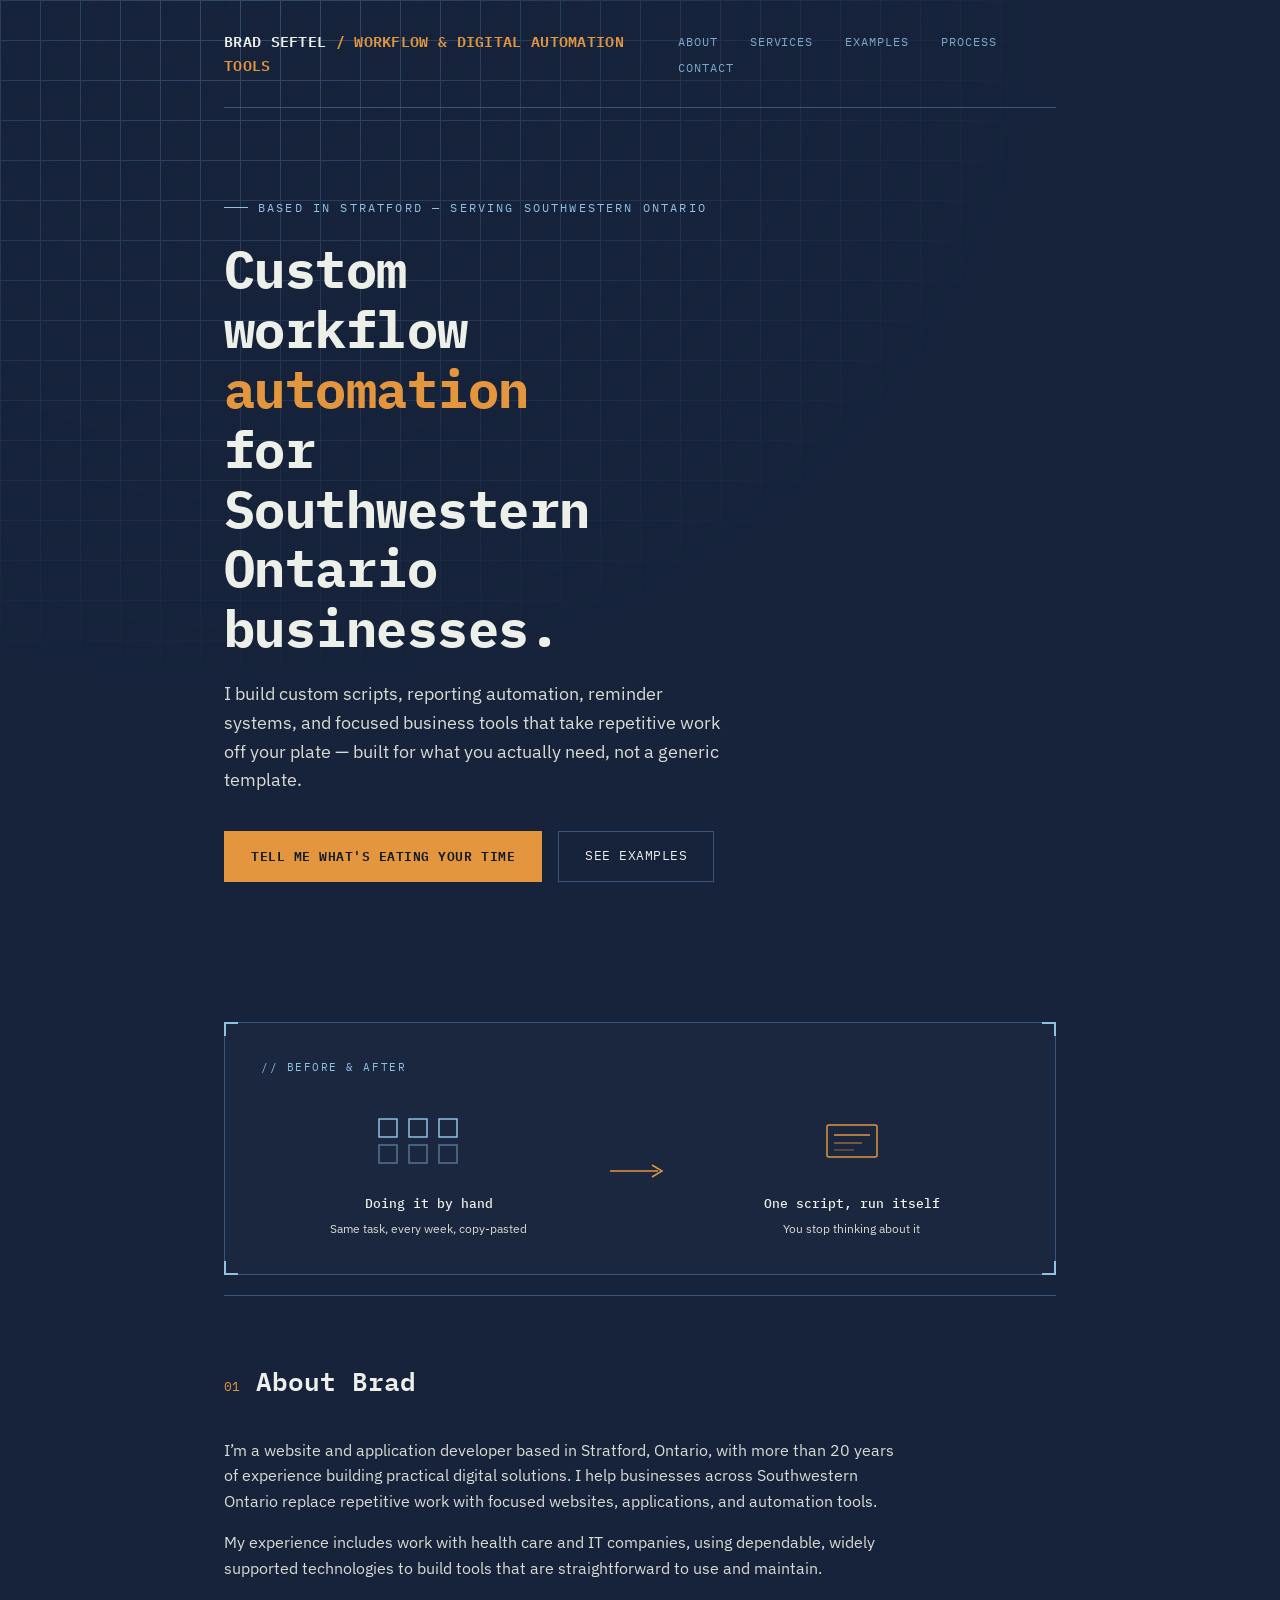
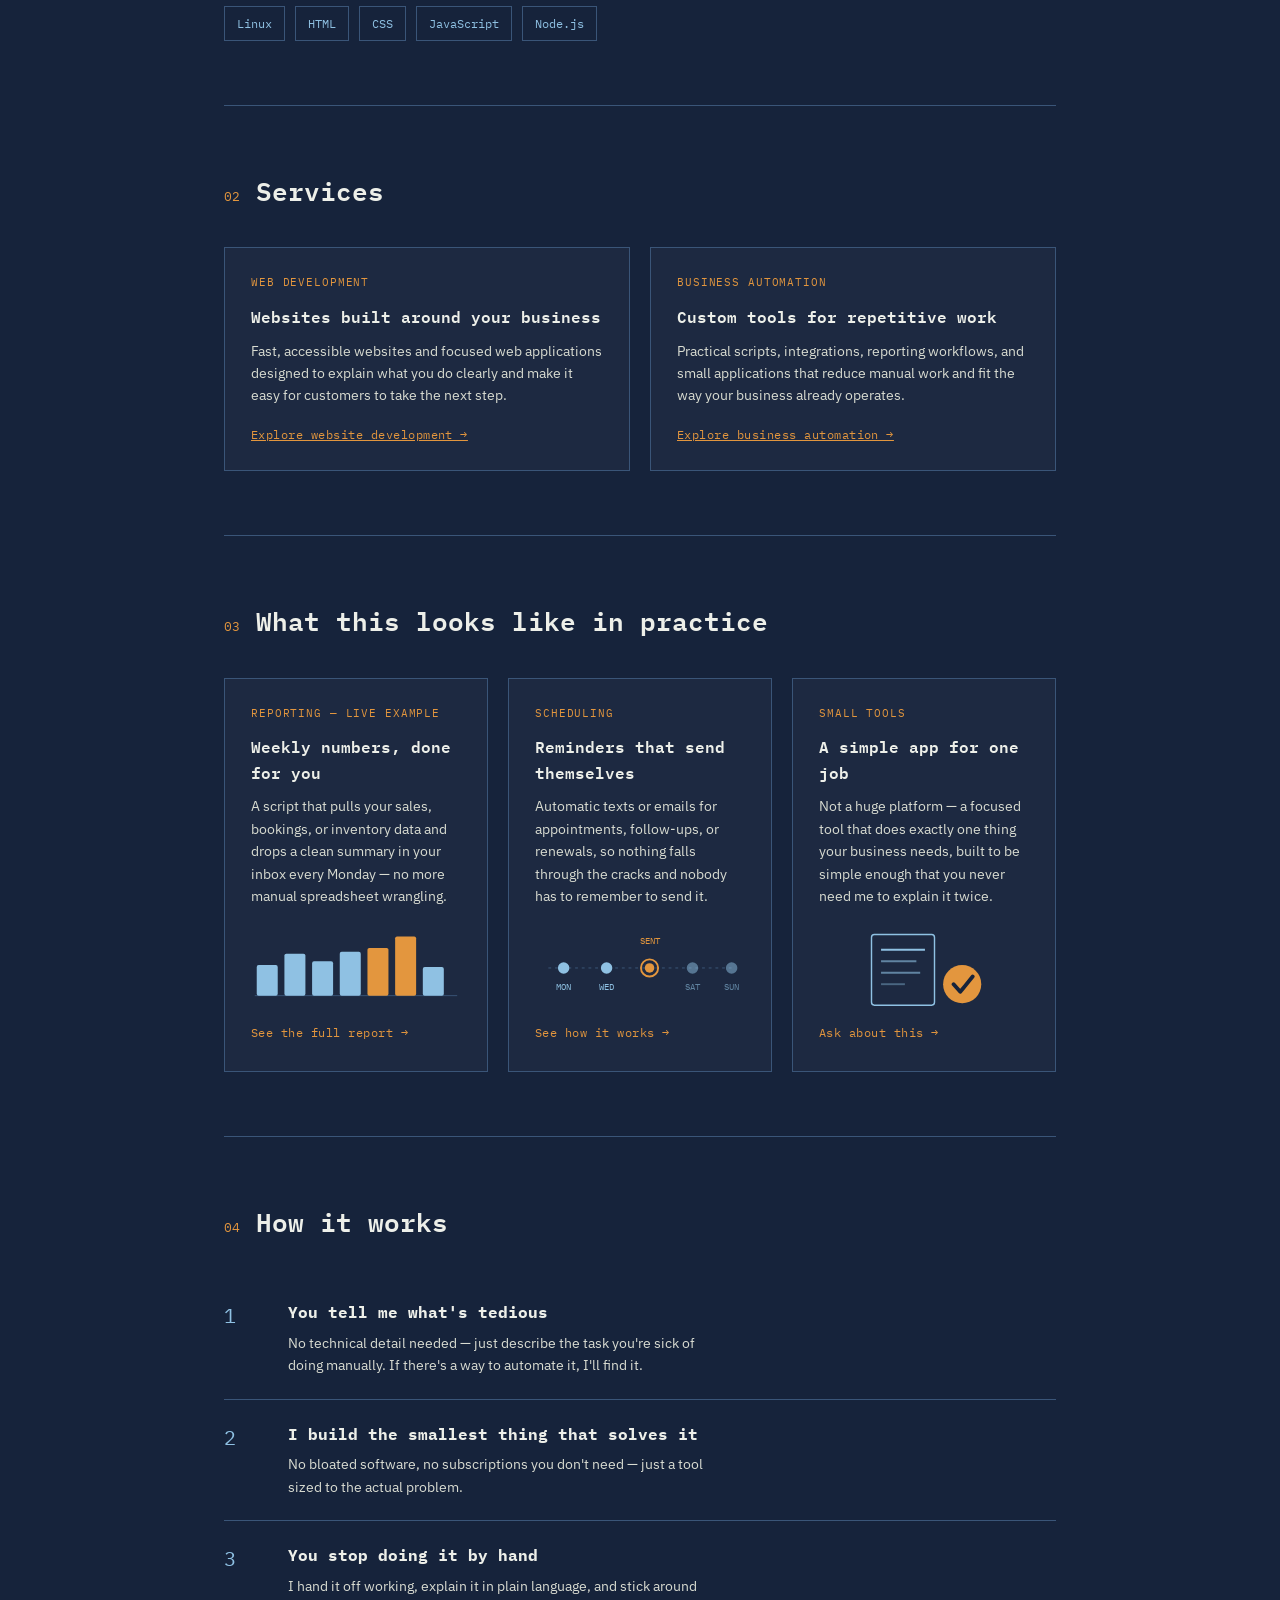
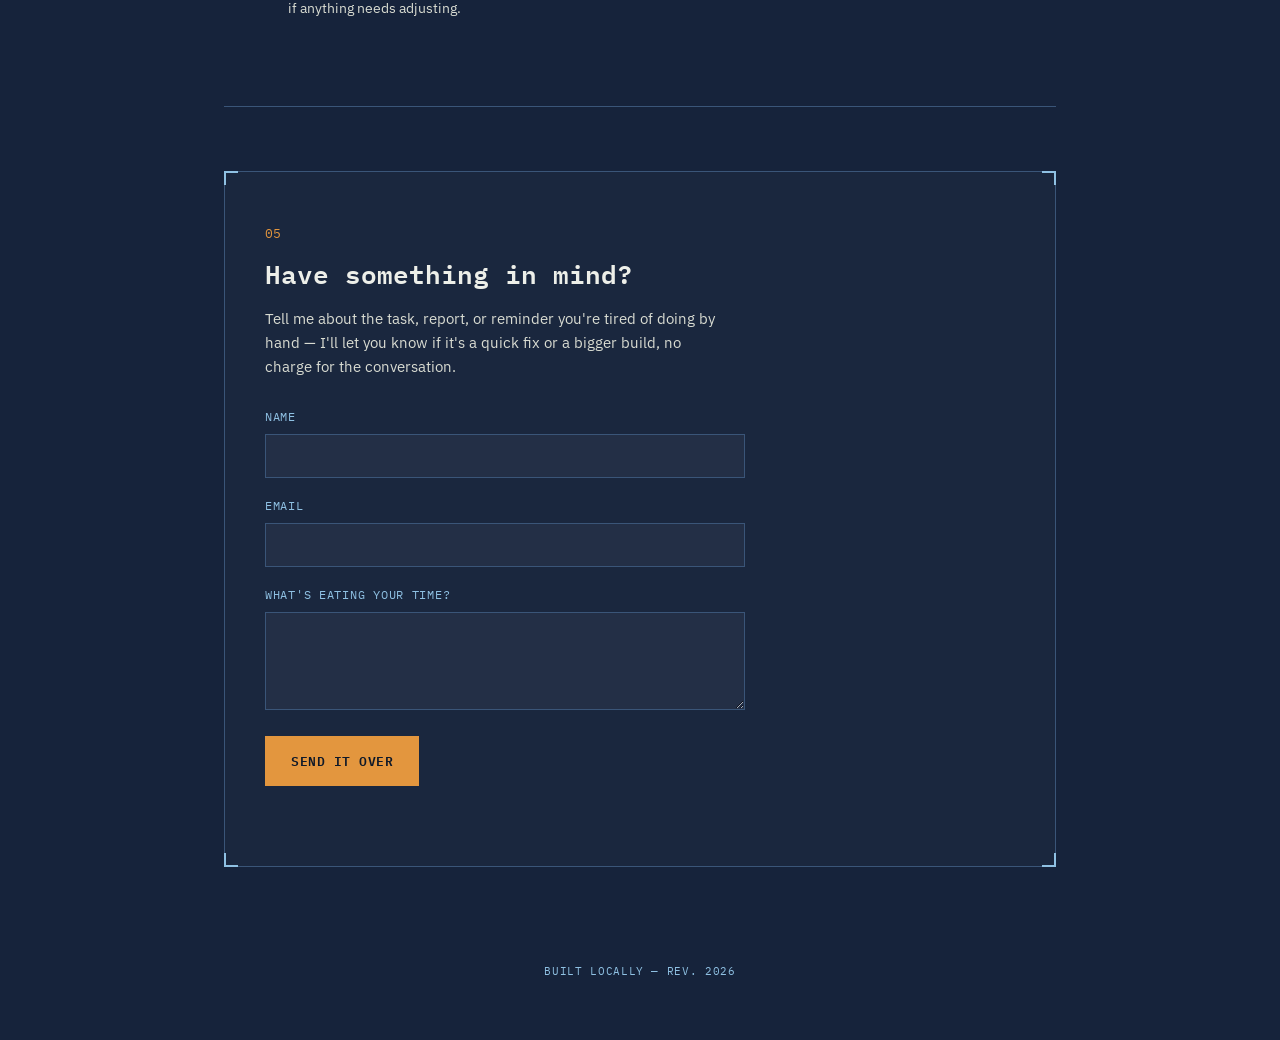
==== commit 7e1e9c18: "Improve SEO and add service pages" ====
--- a/index.html
+++ b/index.html
@@ -3,567 +3,73 @@
 <head>
 <meta charset="UTF-8">
 <meta name="viewport" content="width=device-width, initial-scale=1.0">
-<title>Brad Seftel — Automation & Custom Tools</title>
+<title>Business Automation in Southwestern Ontario | Brad Seftel</title>
+<meta name="description" content="Custom workflow automation, reporting scripts, reminder systems, and focused business tools built by Brad Seftel in Stratford, Ontario for businesses across Southwestern Ontario.">
+<meta name="robots" content="index, follow">
+<link rel="canonical" href="https://bradseftel.dev/">
+<meta property="og:type" content="website">
+<meta property="og:site_name" content="Brad Seftel">
+<meta property="og:title" content="Business Automation in Southwestern Ontario | Brad Seftel">
+<meta property="og:description" content="Custom tools and workflow automation that eliminate repetitive work for businesses across Southwestern Ontario.">
+<meta property="og:url" content="https://bradseftel.dev/">
+<meta name="twitter:card" content="summary">
+<script type="application/ld+json">
+{
+  "@context": "https://schema.org",
+  "@type": "Person",
+  "name": "Brad Seftel",
+  "url": "https://bradseftel.dev/",
+  "homeLocation": {
+    "@type": "Place",
+    "name": "Stratford, Ontario"
+  },
+  "areaServed": {
+    "@type": "AdministrativeArea",
+    "name": "Southwestern Ontario"
+  },
+  "knowsAbout": [
+    "Workflow automation",
+    "Reporting automation",
+    "Reminder systems",
+    "Custom business tools"
+  ],
+  "makesOffer": {
+    "@type": "Offer",
+    "itemOffered": {
+      "@type": "Service",
+      "name": "Custom workflow automation",
+      "description": "Custom scripts, reporting automation, reminder systems, and focused tools for businesses in Southwestern Ontario.",
+      "areaServed": {
+        "@type": "AdministrativeArea",
+        "name": "Southwestern Ontario"
+      }
+    }
+  }
+}
+</script>
 <link rel="preconnect" href="https://fonts.googleapis.com">
 <link href="https://fonts.googleapis.com/css2?family=IBM+Plex+Mono:wght@400;500;600;700&family=IBM+Plex+Sans:wght@400;500;600&display=swap" rel="stylesheet">
-<style>
-  :root {
-    --navy: #16233B;
-    --navy-deep: #0F1929;
-    --line: #3A5578;
-    --line-bright: #8FC1E3;
-    --paper: #EDEFE9;
-    --paper-dim: #D9DCD2;
-    --amber: #E3963E;
-    --amber-bright: #F2AC5C;
-    --ink: #16233B;
-  }
-
-  * { margin: 0; padding: 0; box-sizing: border-box; }
-
-  html { scroll-behavior: smooth; }
-
-  body {
-    background: var(--navy);
-    color: var(--paper);
-    font-family: 'IBM Plex Sans', sans-serif;
-    line-height: 1.6;
-    background-image:
-      linear-gradient(var(--line) 1px, transparent 1px),
-      linear-gradient(90deg, var(--line) 1px, transparent 1px);
-    background-size: 40px 40px;
-    background-attachment: fixed;
-    opacity: 1;
-  }
-
-  body::before {
-    content: '';
-    position: fixed;
-    inset: 0;
-    background: radial-gradient(ellipse at 20% 0%, rgba(22,35,59,0.2) 0%, var(--navy) 55%);
-    pointer-events: none;
-    z-index: 0;
-  }
-
-  .wrap {
-    position: relative;
-    z-index: 1;
-    max-width: 880px;
-    margin: 0 auto;
-    padding: 0 24px;
-  }
-
-  .mono { font-family: 'IBM Plex Mono', monospace; }
-
-  /* Corner-bracket panel, like an engineering drawing frame */
-  .panel {
-    position: relative;
-    border: 1px solid var(--line);
-    background: rgba(237, 239, 233, 0.02);
-    padding: 40px;
-  }
-  .panel::before, .panel::after,
-  .panel .br-tl, .panel .br-br { display: none; }
-  .corner {
-    position: absolute;
-    width: 14px;
-    height: 14px;
-    border: 2px solid var(--line-bright);
-  }
-  .corner.tl { top: -1px; left: -1px; border-right: none; border-bottom: none; }
-  .corner.tr { top: -1px; right: -1px; border-left: none; border-bottom: none; }
-  .corner.bl { bottom: -1px; left: -1px; border-right: none; border-top: none; }
-  .corner.br { bottom: -1px; right: -1px; border-left: none; border-top: none; }
-
-  /* Header */
-  header {
-    padding: 28px 0;
-    display: flex;
-    justify-content: space-between;
-    align-items: center;
-    border-bottom: 1px solid var(--line);
-  }
-  .brand {
-    font-family: 'IBM Plex Mono', monospace;
-    font-weight: 600;
-    font-size: 15px;
-    letter-spacing: 0.02em;
-    color: var(--paper);
-  }
-  .brand span { color: var(--amber); }
-  nav a {
-    color: var(--line-bright);
-    text-decoration: none;
-    font-family: 'IBM Plex Mono', monospace;
-    font-size: 12px;
-    letter-spacing: 0.08em;
-    text-transform: uppercase;
-    margin-left: 28px;
-    opacity: 0.85;
-    transition: opacity 0.2s;
-  }
-  nav a:hover { opacity: 1; color: var(--amber-bright); }
-
-  @media (max-width: 720px) {
-    header {
-      align-items: flex-start;
-      flex-direction: column;
-      gap: 18px;
-    }
-    nav {
-      display: flex;
-      flex-wrap: wrap;
-      gap: 10px 20px;
-    }
-    nav a { margin-left: 0; }
-  }
-
-  /* Hero */
-  .hero {
-    padding: 90px 0 70px;
-  }
-  .eyebrow {
-    font-family: 'IBM Plex Mono', monospace;
-    font-size: 12px;
-    letter-spacing: 0.18em;
-    text-transform: uppercase;
-    color: var(--line-bright);
-    margin-bottom: 22px;
-    display: flex;
-    align-items: center;
-    gap: 10px;
-  }
-  .eyebrow::before {
-    content: '';
-    width: 24px;
-    height: 1px;
-    background: var(--line-bright);
-  }
-  h1 {
-    font-family: 'IBM Plex Mono', monospace;
-    font-weight: 700;
-    font-size: clamp(32px, 5.5vw, 52px);
-    line-height: 1.15;
-    letter-spacing: -0.01em;
-    color: var(--paper);
-    max-width: 11ch;
-  }
-  h1 .amber { color: var(--amber); }
-  .hero-sub {
-    margin-top: 22px;
-    font-size: 18px;
-    color: var(--paper-dim);
-    max-width: 46ch;
-  }
-  .hero-actions {
-    margin-top: 36px;
-    display: flex;
-    gap: 16px;
-    flex-wrap: wrap;
-  }
-
-  .btn {
-    font-family: 'IBM Plex Mono', monospace;
-    font-size: 13px;
-    letter-spacing: 0.04em;
-    text-transform: uppercase;
-    padding: 14px 26px;
-    border: 1px solid transparent;
-    cursor: pointer;
-    text-decoration: none;
-    display: inline-block;
-    transition: transform 0.15s ease, background 0.15s ease;
-  }
-  .btn-primary {
-    background: var(--amber);
-    color: var(--navy-deep);
-    font-weight: 600;
-  }
-  .btn-primary:hover { background: var(--amber-bright); transform: translateY(-1px); }
-  .btn-ghost {
-    border-color: var(--line);
-    color: var(--paper);
-  }
-  .btn-ghost:hover { border-color: var(--line-bright); color: var(--line-bright); }
-
-  /* Schematic — signature element */
-  .schematic {
-    margin: 70px 0 20px;
-    padding: 36px;
-  }
-  .schematic-label {
-    font-family: 'IBM Plex Mono', monospace;
-    font-size: 11px;
-    letter-spacing: 0.14em;
-    text-transform: uppercase;
-    color: var(--line-bright);
-    margin-bottom: 28px;
-  }
-  .schematic-row {
-    display: flex;
-    align-items: center;
-    justify-content: space-between;
-    gap: 14px;
-  }
-  .schem-block {
-    flex: 1;
-    text-align: center;
-  }
-  .schem-icon {
-    width: 100%;
-    max-width: 120px;
-    margin: 0 auto 12px;
-  }
-  .schem-title {
-    font-family: 'IBM Plex Mono', monospace;
-    font-size: 13px;
-    color: var(--paper);
-    font-weight: 500;
-  }
-  .schem-desc {
-    font-size: 12px;
-    color: var(--paper-dim);
-    margin-top: 4px;
-  }
-  .schem-arrow {
-    flex-shrink: 0;
-    width: 60px;
-  }
-
-  /* Sections */
-  section { padding: 64px 0; border-top: 1px solid var(--line); }
-  .section-head {
-    display: flex;
-    align-items: baseline;
-    gap: 16px;
-    margin-bottom: 36px;
-  }
-  .section-num {
-    font-family: 'IBM Plex Mono', monospace;
-    color: var(--amber);
-    font-size: 13px;
-  }
-  h2 {
-    font-family: 'IBM Plex Mono', monospace;
-    font-size: 26px;
-    font-weight: 600;
-    color: var(--paper);
-  }
-
-  .grid3 {
-    display: grid;
-    grid-template-columns: repeat(3, 1fr);
-    gap: 20px;
-  }
-  @media (max-width: 720px) { .grid3 { grid-template-columns: 1fr; } }
-
-  .card {
-    padding: 26px;
-    background: rgba(237, 239, 233, 0.03);
-    border: 1px solid var(--line);
-    position: relative;
-  }
-  .card-tag {
-    font-family: 'IBM Plex Mono', monospace;
-    font-size: 11px;
-    color: var(--amber);
-    letter-spacing: 0.08em;
-    text-transform: uppercase;
-    margin-bottom: 12px;
-  }
-  .card h3 {
-    font-family: 'IBM Plex Mono', monospace;
-    font-size: 16px;
-    font-weight: 600;
-    color: var(--paper);
-    margin-bottom: 10px;
-  }
-  .card p { font-size: 14px; color: var(--paper-dim); }
-  .card-chart {
-    width: 100%;
-    height: auto;
-    margin-top: 18px;
-    display: block;
-  }
-  .card-link {
-    display: inline-block;
-    margin-top: 14px;
-    font-family: 'IBM Plex Mono', monospace;
-    font-size: 12px;
-    letter-spacing: 0.04em;
-    color: var(--amber);
-    background: none;
-    border: 0;
-    padding: 0;
-    cursor: pointer;
-    text-align: left;
-  }
-  .card-link:hover { color: var(--amber-bright); }
-
-  /* Demo pop-out */
-  .demo-dialog {
-    width: min(760px, calc(100% - 32px));
-    max-height: calc(100vh - 32px);
-    margin: auto;
-    padding: 0;
-    color: var(--paper);
-    background: var(--navy-deep);
-    border: 1px solid var(--line-bright);
-    overflow: auto;
-  }
-  .demo-dialog[open] { animation: demo-pop 0.28s ease-out both; }
-  .demo-dialog::backdrop {
-    background: rgba(6, 12, 22, 0.82);
-    backdrop-filter: blur(3px);
-    animation: demo-fade 0.25s ease-out both;
-  }
-  .demo-content { padding: 40px; }
-  .demo-top {
-    display: flex;
-    align-items: flex-start;
-    justify-content: space-between;
-    gap: 24px;
-  }
-  .demo-kicker {
-    font-family: 'IBM Plex Mono', monospace;
-    color: var(--amber);
-    font-size: 11px;
-    letter-spacing: 0.12em;
-    text-transform: uppercase;
-    margin-bottom: 8px;
-  }
-  .demo-close {
-    flex: 0 0 auto;
-    width: 38px;
-    height: 38px;
-    border: 1px solid var(--line);
-    background: transparent;
-    color: var(--paper);
-    font-size: 24px;
-    line-height: 1;
-    cursor: pointer;
-  }
-  .demo-close:hover { color: var(--amber); border-color: var(--amber); }
-  .demo-intro { margin-top: 10px; color: var(--paper-dim); max-width: 58ch; }
-  .demo-flow {
-    display: grid;
-    grid-template-columns: 1fr 42px 1fr 42px 1fr;
-    align-items: stretch;
-    margin-top: 34px;
-  }
-  .demo-stage {
-    min-width: 0;
-    padding: 22px 18px;
-    border: 1px solid var(--line);
-    background: rgba(237, 239, 233, 0.03);
-    opacity: 0;
-    animation: demo-stage-in 0.42s ease-out forwards;
-  }
-  .demo-stage:nth-child(1) { animation-delay: 0.08s; }
-  .demo-stage:nth-child(3) { animation-delay: 0.3s; }
-  .demo-stage:nth-child(5) { animation-delay: 0.52s; }
-  .demo-stage-icon {
-    display: flex;
-    align-items: center;
-    justify-content: center;
-    height: 72px;
-    margin-bottom: 16px;
-    color: var(--line-bright);
-  }
-  .demo-stage-icon svg { width: 64px; height: 64px; }
-  .demo-stage-icon path {
-    stroke-dasharray: 260;
-    stroke-dashoffset: 260;
-    animation: demo-draw 1s ease-out forwards;
-  }
-  .demo-stage:nth-child(1) .demo-stage-icon path { animation-delay: 0.18s; }
-  .demo-stage:nth-child(3) .demo-stage-icon path { animation-delay: 0.4s; }
-  .demo-stage:nth-child(5) .demo-stage-icon path { animation-delay: 0.62s; }
-  .demo-stage:nth-child(5) .demo-stage-icon { color: var(--amber); }
-  .demo-stage-label {
-    font-family: 'IBM Plex Mono', monospace;
-    color: var(--paper);
-    font-size: 13px;
-    font-weight: 600;
-  }
-  .demo-stage p { color: var(--paper-dim); font-size: 12px; margin-top: 7px; }
-  .demo-arrow {
-    display: flex;
-    align-items: center;
-    justify-content: center;
-    color: var(--amber);
-    font-family: 'IBM Plex Mono', monospace;
-    font-size: 24px;
-    opacity: 0;
-    animation: demo-arrow-in 0.36s ease-out forwards, demo-arrow-pulse 1.8s ease-in-out 1.1s infinite;
-  }
-  .demo-arrow:nth-child(2) { animation-delay: 0.2s, 1.1s; }
-  .demo-arrow:nth-child(4) { animation-delay: 0.42s, 1.3s; }
-  .demo-note {
-    margin-top: 26px;
-    padding: 16px 18px;
-    border-left: 2px solid var(--amber);
-    color: var(--paper-dim);
-    background: rgba(227, 150, 62, 0.07);
-    font-size: 13px;
-  }
-
-  @keyframes demo-pop {
-    from { opacity: 0; transform: translateY(12px) scale(0.98); }
-    to { opacity: 1; transform: translateY(0) scale(1); }
-  }
-  @keyframes demo-fade {
-    from { background: rgba(6, 12, 22, 0); }
-    to { background: rgba(6, 12, 22, 0.82); }
-  }
-  @keyframes demo-stage-in {
-    from { opacity: 0; transform: translateY(12px); }
-    to { opacity: 1; transform: translateY(0); }
-  }
-  @keyframes demo-draw { to { stroke-dashoffset: 0; } }
-  @keyframes demo-arrow-in {
-    from { opacity: 0; transform: translateX(-7px); }
-    to { opacity: 1; transform: translateX(0); }
-  }
-  @keyframes demo-arrow-pulse {
-    0%, 100% { color: var(--amber); }
-    50% { color: var(--amber-bright); text-shadow: 0 0 10px rgba(242, 172, 92, 0.65); }
-  }
-
-  @media (max-width: 620px) {
-    .demo-content { padding: 26px 20px; }
-    .demo-flow { grid-template-columns: 1fr; }
-    .demo-arrow { height: 34px; }
-    @keyframes demo-arrow-in {
-      from { opacity: 0; transform: translateY(-7px) rotate(90deg); }
-      to { opacity: 1; transform: translateY(0) rotate(90deg); }
-    }
-    @keyframes demo-arrow-pulse {
-      0%, 100% { color: var(--amber); transform: rotate(90deg); }
-      50% { color: var(--amber-bright); transform: rotate(90deg); text-shadow: 0 0 10px rgba(242, 172, 92, 0.65); }
-    }
-  }
-
-  /* Process */
-  .steps { display: flex; flex-direction: column; gap: 0; }
-  .step {
-    display: flex;
-    gap: 24px;
-    padding: 22px 0;
-    border-bottom: 1px solid var(--line);
-  }
-  .step:last-child { border-bottom: none; }
-  .step-num {
-    font-family: 'IBM Plex Mono', monospace;
-    font-size: 20px;
-    color: var(--line-bright);
-    min-width: 40px;
-  }
-  .step-body h3 {
-    font-family: 'IBM Plex Mono', monospace;
-    font-size: 16px;
-    color: var(--paper);
-    margin-bottom: 6px;
-  }
-  .step-body p { font-size: 14px; color: var(--paper-dim); max-width: 52ch; }
-
-  /* Contact */
-  .contact-panel {
-    text-align: left;
-    padding: 48px 40px;
-  }
-  .contact-panel h2 { margin-bottom: 12px; }
-  .contact-panel p { color: var(--paper-dim); max-width: 50ch; margin-bottom: 28px; font-size: 15px; }
-  .contact-methods {
-    display: flex;
-    gap: 14px;
-    flex-wrap: wrap;
-  }
-
-  .contact-form { max-width: 480px; }
-  .form-row { margin-bottom: 18px; }
-  .form-row label {
-    display: block;
-    font-family: 'IBM Plex Mono', monospace;
-    font-size: 12px;
-    letter-spacing: 0.06em;
-    text-transform: uppercase;
-    color: var(--line-bright);
-    margin-bottom: 8px;
-  }
-  .form-row input,
-  .form-row textarea {
-    width: 100%;
-    background: rgba(237, 239, 233, 0.04);
-    border: 1px solid var(--line);
-    color: var(--paper);
-    font-family: 'IBM Plex Sans', sans-serif;
-    font-size: 14px;
-    padding: 12px 14px;
-    resize: vertical;
-  }
-  .form-row input:focus,
-  .form-row textarea:focus {
-    outline: none;
-    border-color: var(--line-bright);
-    background: rgba(237, 239, 233, 0.07);
-  }
-  .contact-form .btn { border: none; }
-  .contact-form .btn:disabled {
-    cursor: wait;
-    opacity: 0.65;
-    transform: none;
-  }
-  .form-status {
-    margin-top: 14px;
-    font-family: 'IBM Plex Mono', monospace;
-    font-size: 13px;
-    color: var(--paper-dim);
-    min-height: 18px;
-  }
-  .form-status.success { color: var(--amber-bright); }
-  .form-status.error { color: #E37E5C; }
-  footer {
-    padding: 32px 0 60px;
-    font-family: 'IBM Plex Mono', monospace;
-    font-size: 11px;
-    color: var(--line-bright);
-    letter-spacing: 0.06em;
-    text-align: center;
-  }
-
-  @media (prefers-reduced-motion: reduce) {
-    * { transition: none !important; animation: none !important; }
-    .demo-stage, .demo-arrow { opacity: 1; }
-    .demo-stage-icon path { stroke-dashoffset: 0; }
-    .demo-arrow { transform: none; }
-  }
-  @media (max-width: 620px) and (prefers-reduced-motion: reduce) {
-    .demo-arrow { transform: rotate(90deg); }
-  }
-
-  a:focus-visible, button:focus-visible {
-    outline: 2px solid var(--amber-bright);
-    outline-offset: 2px;
-  }
-</style>
+<link rel="stylesheet" href="css/styles.css">
 </head>
 <body>
 <div class="wrap">
 
   <header>
-    <div class="brand">BRAD SEFTEL <span>/ WORKFLOW &amp; DIGITAL AUTOMATION TOOLS</span></div>
-    <nav>
-      <a href="#what">What I Build</a>
+    <a class="brand" href="/" aria-label="Brad Seftel — home">BRAD SEFTEL <span>/ WORKFLOW &amp; DIGITAL AUTOMATION TOOLS</span></a>
+    <nav aria-label="Primary navigation">
+      <a href="#about">About</a>
+      <a href="#services">Services</a>
+      <a href="#what">Examples</a>
       <a href="#process">Process</a>
       <a href="#contact">Contact</a>
     </nav>
   </header>
 
+  <main>
   <div class="hero">
-    <div class="eyebrow">Based locally — taking on new work</div>
-    <h1>I automate the parts of your <span class="amber">business</span> nobody enjoys doing by hand.</h1>
-    <p class="hero-sub">Custom scripts, small tools, and simple apps that take a repetitive task off your plate — built for what you actually need, not a generic template.</p>
+    <div class="eyebrow">Based in Stratford — serving Southwestern Ontario</div>
+    <h1>Custom workflow <span class="amber">automation</span> for Southwestern Ontario businesses.</h1>
+    <p class="hero-sub">I build custom scripts, reporting automation, reminder systems, and focused business tools that take repetitive work off your plate — built for what you actually need, not a generic template.</p>
     <div class="hero-actions">
       <a href="#contact" class="btn btn-primary">Tell me what's eating your time</a>
       <a href="#what" class="btn btn-ghost">See examples</a>
@@ -604,9 +110,48 @@
     </div>
   </div>
 
+  <section id="about">
+    <div class="section-head">
+      <span class="section-num">01</span>
+      <h2>About Brad</h2>
+    </div>
+    <div class="about-copy">
+      <p>I’m a website and application developer based in Stratford, Ontario, with more than 20 years of experience building practical digital solutions. I help businesses across Southwestern Ontario replace repetitive work with focused websites, applications, and automation tools.</p>
+      <p>My experience includes work with health care and IT companies, using dependable, widely supported technologies to build tools that are straightforward to use and maintain.</p>
+      <ul class="skill-list" aria-label="Core technologies">
+        <li>Linux</li>
+        <li>HTML</li>
+        <li>CSS</li>
+        <li>JavaScript</li>
+        <li>Node.js</li>
+      </ul>
+    </div>
+  </section>
+
+  <section id="services">
+    <div class="section-head">
+      <span class="section-num">02</span>
+      <h2>Services</h2>
+    </div>
+    <div class="service-grid">
+      <article class="card service-card">
+        <div class="card-tag">Web development</div>
+        <h3>Websites built around your business</h3>
+        <p>Fast, accessible websites and focused web applications designed to explain what you do clearly and make it easy for customers to take the next step.</p>
+        <a class="card-link" href="services/website-development.html">Explore website development &rarr;</a>
+      </article>
+      <article class="card service-card">
+        <div class="card-tag">Business automation</div>
+        <h3>Custom tools for repetitive work</h3>
+        <p>Practical scripts, integrations, reporting workflows, and small applications that reduce manual work and fit the way your business already operates.</p>
+        <a class="card-link" href="services/custom-business-automation.html">Explore business automation &rarr;</a>
+      </article>
+    </div>
+  </section>
+
   <section id="what">
     <div class="section-head">
-      <span class="section-num">01</span>
+      <span class="section-num">03</span>
       <h2>What this looks like in practice</h2>
     </div>
     <div class="grid3">
@@ -681,7 +226,7 @@
 
   <section id="process">
     <div class="section-head">
-      <span class="section-num">02</span>
+      <span class="section-num">04</span>
       <h2>How it works</h2>
     </div>
     <div class="steps">
@@ -713,7 +258,7 @@
     <div class="panel contact-panel">
       <div class="corner tl"></div><div class="corner tr"></div>
       <div class="corner bl"></div><div class="corner br"></div>
-      <span class="section-num mono">03</span>
+      <span class="section-num mono">05</span>
       <h2 style="margin-top:8px;">Have something in mind?</h2>
       <p>Tell me about the task, report, or reminder you're tired of doing by hand — I'll let you know if it's a quick fix or a bigger build, no charge for the conversation.</p>
 
@@ -735,6 +280,7 @@
       </form>
     </div>
   </section>
+  </main>
 
   <script>
     const form = document.getElementById('contact-form');
--- a/css/styles.css
+++ b/css/styles.css
@@ -0,0 +1,590 @@
+:root {
+  --navy: #16233B;
+  --navy-deep: #0F1929;
+  --line: #3A5578;
+  --line-bright: #8FC1E3;
+  --paper: #EDEFE9;
+  --paper-dim: #D9DCD2;
+  --amber: #E3963E;
+  --amber-bright: #F2AC5C;
+  --ink: #16233B;
+}
+
+* { margin: 0; padding: 0; box-sizing: border-box; }
+
+html { scroll-behavior: smooth; }
+
+body {
+  background: var(--navy);
+  color: var(--paper);
+  font-family: 'IBM Plex Sans', sans-serif;
+  line-height: 1.6;
+  background-image:
+    linear-gradient(var(--line) 1px, transparent 1px),
+    linear-gradient(90deg, var(--line) 1px, transparent 1px);
+  background-size: 40px 40px;
+  background-attachment: fixed;
+  opacity: 1;
+}
+
+body::before {
+  content: '';
+  position: fixed;
+  inset: 0;
+  background: radial-gradient(ellipse at 20% 0%, rgba(22,35,59,0.2) 0%, var(--navy) 55%);
+  pointer-events: none;
+  z-index: 0;
+}
+
+.wrap {
+  position: relative;
+  z-index: 1;
+  max-width: 880px;
+  margin: 0 auto;
+  padding: 0 24px;
+}
+
+.mono { font-family: 'IBM Plex Mono', monospace; }
+
+/* Corner-bracket panel, like an engineering drawing frame */
+.panel {
+  position: relative;
+  border: 1px solid var(--line);
+  background: rgba(237, 239, 233, 0.02);
+  padding: 40px;
+}
+.panel::before, .panel::after,
+.panel .br-tl, .panel .br-br { display: none; }
+.corner {
+  position: absolute;
+  width: 14px;
+  height: 14px;
+  border: 2px solid var(--line-bright);
+}
+.corner.tl { top: -1px; left: -1px; border-right: none; border-bottom: none; }
+.corner.tr { top: -1px; right: -1px; border-left: none; border-bottom: none; }
+.corner.bl { bottom: -1px; left: -1px; border-right: none; border-top: none; }
+.corner.br { bottom: -1px; right: -1px; border-left: none; border-top: none; }
+
+/* Header */
+header {
+  padding: 28px 0;
+  display: flex;
+  justify-content: space-between;
+  align-items: center;
+  border-bottom: 1px solid var(--line);
+}
+.brand {
+  text-decoration: none;
+  font-family: 'IBM Plex Mono', monospace;
+  font-weight: 600;
+  font-size: 15px;
+  letter-spacing: 0.02em;
+  color: var(--paper);
+}
+.brand span { color: var(--amber); }
+nav a {
+  color: var(--line-bright);
+  text-decoration: none;
+  font-family: 'IBM Plex Mono', monospace;
+  font-size: 12px;
+  letter-spacing: 0.08em;
+  text-transform: uppercase;
+  margin-left: 28px;
+  opacity: 0.85;
+  transition: opacity 0.2s;
+}
+nav a:hover { opacity: 1; color: var(--amber-bright); }
+
+@media (max-width: 720px) {
+  header {
+    align-items: flex-start;
+    flex-direction: column;
+    gap: 18px;
+  }
+  nav {
+    display: flex;
+    flex-wrap: wrap;
+    gap: 10px 20px;
+  }
+  nav a { margin-left: 0; }
+}
+
+/* Hero */
+.hero {
+  padding: 90px 0 70px;
+}
+.eyebrow {
+  font-family: 'IBM Plex Mono', monospace;
+  font-size: 12px;
+  letter-spacing: 0.18em;
+  text-transform: uppercase;
+  color: var(--line-bright);
+  margin-bottom: 22px;
+  display: flex;
+  align-items: center;
+  gap: 10px;
+}
+.eyebrow::before {
+  content: '';
+  width: 24px;
+  height: 1px;
+  background: var(--line-bright);
+}
+h1 {
+  font-family: 'IBM Plex Mono', monospace;
+  font-weight: 700;
+  font-size: clamp(32px, 5.5vw, 52px);
+  line-height: 1.15;
+  letter-spacing: -0.01em;
+  color: var(--paper);
+  max-width: 11ch;
+}
+h1 .amber { color: var(--amber); }
+.hero-sub {
+  margin-top: 22px;
+  font-size: 18px;
+  color: var(--paper-dim);
+  max-width: 46ch;
+}
+.hero-actions {
+  margin-top: 36px;
+  display: flex;
+  gap: 16px;
+  flex-wrap: wrap;
+}
+
+.btn {
+  font-family: 'IBM Plex Mono', monospace;
+  font-size: 13px;
+  letter-spacing: 0.04em;
+  text-transform: uppercase;
+  padding: 14px 26px;
+  border: 1px solid transparent;
+  cursor: pointer;
+  text-decoration: none;
+  display: inline-block;
+  transition: transform 0.15s ease, background 0.15s ease;
+}
+.btn-primary {
+  background: var(--amber);
+  color: var(--navy-deep);
+  font-weight: 600;
+}
+.btn-primary:hover { background: var(--amber-bright); transform: translateY(-1px); }
+.btn-ghost {
+  border-color: var(--line);
+  color: var(--paper);
+}
+.btn-ghost:hover { border-color: var(--line-bright); color: var(--line-bright); }
+
+/* Schematic — signature element */
+.schematic {
+  margin: 70px 0 20px;
+  padding: 36px;
+}
+.schematic-label {
+  font-family: 'IBM Plex Mono', monospace;
+  font-size: 11px;
+  letter-spacing: 0.14em;
+  text-transform: uppercase;
+  color: var(--line-bright);
+  margin-bottom: 28px;
+}
+.schematic-row {
+  display: flex;
+  align-items: center;
+  justify-content: space-between;
+  gap: 14px;
+}
+.schem-block {
+  flex: 1;
+  text-align: center;
+}
+.schem-icon {
+  width: 100%;
+  max-width: 120px;
+  margin: 0 auto 12px;
+}
+.schem-title {
+  font-family: 'IBM Plex Mono', monospace;
+  font-size: 13px;
+  color: var(--paper);
+  font-weight: 500;
+}
+.schem-desc {
+  font-size: 12px;
+  color: var(--paper-dim);
+  margin-top: 4px;
+}
+.schem-arrow {
+  flex-shrink: 0;
+  width: 60px;
+}
+
+/* Sections */
+section { padding: 64px 0; border-top: 1px solid var(--line); }
+.section-head {
+  display: flex;
+  align-items: baseline;
+  gap: 16px;
+  margin-bottom: 36px;
+}
+.section-num {
+  font-family: 'IBM Plex Mono', monospace;
+  color: var(--amber);
+  font-size: 13px;
+}
+h2 {
+  font-family: 'IBM Plex Mono', monospace;
+  font-size: 26px;
+  font-weight: 600;
+  color: var(--paper);
+}
+
+.about-copy {
+  max-width: 68ch;
+}
+.about-copy p {
+  color: var(--paper-dim);
+  margin-bottom: 16px;
+}
+.skill-list {
+  display: flex;
+  flex-wrap: wrap;
+  gap: 10px;
+  margin-top: 24px;
+  list-style: none;
+}
+.skill-list li {
+  padding: 7px 12px;
+  border: 1px solid var(--line);
+  color: var(--line-bright);
+  font-family: 'IBM Plex Mono', monospace;
+  font-size: 12px;
+}
+
+.service-grid {
+  display: grid;
+  grid-template-columns: repeat(2, minmax(0, 1fr));
+  gap: 20px;
+}
+.service-card {
+  display: flex;
+  flex-direction: column;
+}
+.service-card .card-link { margin-top: auto; padding-top: 18px; }
+
+.service-page main { padding-bottom: 32px; }
+.service-hero { padding: 72px 0 56px; border-top: 0; }
+.service-hero h1 { max-width: 16ch; }
+.service-intro { max-width: 62ch; }
+.service-details {
+  display: grid;
+  grid-template-columns: repeat(2, minmax(0, 1fr));
+  gap: 20px;
+}
+.service-details .card ul { margin: 14px 0 0 18px; color: var(--paper-dim); }
+.service-details .card li + li { margin-top: 8px; }
+.service-cta { margin-top: 24px; }
+
+@media (max-width: 720px) {
+  .service-grid, .service-details { grid-template-columns: 1fr; }
+}
+
+.grid3 {
+  display: grid;
+  grid-template-columns: repeat(3, 1fr);
+  gap: 20px;
+}
+@media (max-width: 720px) { .grid3 { grid-template-columns: 1fr; } }
+
+.card {
+  padding: 26px;
+  background: rgba(237, 239, 233, 0.03);
+  border: 1px solid var(--line);
+  position: relative;
+}
+.card-tag {
+  font-family: 'IBM Plex Mono', monospace;
+  font-size: 11px;
+  color: var(--amber);
+  letter-spacing: 0.08em;
+  text-transform: uppercase;
+  margin-bottom: 12px;
+}
+.card h3 {
+  font-family: 'IBM Plex Mono', monospace;
+  font-size: 16px;
+  font-weight: 600;
+  color: var(--paper);
+  margin-bottom: 10px;
+}
+.card p { font-size: 14px; color: var(--paper-dim); }
+.card-chart {
+  width: 100%;
+  height: auto;
+  margin-top: 18px;
+  display: block;
+}
+.card-link {
+  display: inline-block;
+  margin-top: 14px;
+  font-family: 'IBM Plex Mono', monospace;
+  font-size: 12px;
+  letter-spacing: 0.04em;
+  color: var(--amber);
+  background: none;
+  border: 0;
+  padding: 0;
+  cursor: pointer;
+  text-align: left;
+}
+.card-link:hover { color: var(--amber-bright); }
+
+/* Demo pop-out */
+.demo-dialog {
+  width: min(760px, calc(100% - 32px));
+  max-height: calc(100vh - 32px);
+  margin: auto;
+  padding: 0;
+  color: var(--paper);
+  background: var(--navy-deep);
+  border: 1px solid var(--line-bright);
+  overflow: auto;
+}
+.demo-dialog[open] { animation: demo-pop 0.28s ease-out both; }
+.demo-dialog::backdrop {
+  background: rgba(6, 12, 22, 0.82);
+  backdrop-filter: blur(3px);
+  animation: demo-fade 0.25s ease-out both;
+}
+.demo-content { padding: 40px; }
+.demo-top {
+  display: flex;
+  align-items: flex-start;
+  justify-content: space-between;
+  gap: 24px;
+}
+.demo-kicker {
+  font-family: 'IBM Plex Mono', monospace;
+  color: var(--amber);
+  font-size: 11px;
+  letter-spacing: 0.12em;
+  text-transform: uppercase;
+  margin-bottom: 8px;
+}
+.demo-close {
+  flex: 0 0 auto;
+  width: 38px;
+  height: 38px;
+  border: 1px solid var(--line);
+  background: transparent;
+  color: var(--paper);
+  font-size: 24px;
+  line-height: 1;
+  cursor: pointer;
+}
+.demo-close:hover { color: var(--amber); border-color: var(--amber); }
+.demo-intro { margin-top: 10px; color: var(--paper-dim); max-width: 58ch; }
+.demo-flow {
+  display: grid;
+  grid-template-columns: 1fr 42px 1fr 42px 1fr;
+  align-items: stretch;
+  margin-top: 34px;
+}
+.demo-stage {
+  min-width: 0;
+  padding: 22px 18px;
+  border: 1px solid var(--line);
+  background: rgba(237, 239, 233, 0.03);
+  opacity: 0;
+  animation: demo-stage-in 0.42s ease-out forwards;
+}
+.demo-stage:nth-child(1) { animation-delay: 0.08s; }
+.demo-stage:nth-child(3) { animation-delay: 0.3s; }
+.demo-stage:nth-child(5) { animation-delay: 0.52s; }
+.demo-stage-icon {
+  display: flex;
+  align-items: center;
+  justify-content: center;
+  height: 72px;
+  margin-bottom: 16px;
+  color: var(--line-bright);
+}
+.demo-stage-icon svg { width: 64px; height: 64px; }
+.demo-stage-icon path {
+  stroke-dasharray: 260;
+  stroke-dashoffset: 260;
+  animation: demo-draw 1s ease-out forwards;
+}
+.demo-stage:nth-child(1) .demo-stage-icon path { animation-delay: 0.18s; }
+.demo-stage:nth-child(3) .demo-stage-icon path { animation-delay: 0.4s; }
+.demo-stage:nth-child(5) .demo-stage-icon path { animation-delay: 0.62s; }
+.demo-stage:nth-child(5) .demo-stage-icon { color: var(--amber); }
+.demo-stage-label {
+  font-family: 'IBM Plex Mono', monospace;
+  color: var(--paper);
+  font-size: 13px;
+  font-weight: 600;
+}
+.demo-stage p { color: var(--paper-dim); font-size: 12px; margin-top: 7px; }
+.demo-arrow {
+  display: flex;
+  align-items: center;
+  justify-content: center;
+  color: var(--amber);
+  font-family: 'IBM Plex Mono', monospace;
+  font-size: 24px;
+  opacity: 0;
+  animation: demo-arrow-in 0.36s ease-out forwards, demo-arrow-pulse 1.8s ease-in-out 1.1s infinite;
+}
+.demo-arrow:nth-child(2) { animation-delay: 0.2s, 1.1s; }
+.demo-arrow:nth-child(4) { animation-delay: 0.42s, 1.3s; }
+.demo-note {
+  margin-top: 26px;
+  padding: 16px 18px;
+  border-left: 2px solid var(--amber);
+  color: var(--paper-dim);
+  background: rgba(227, 150, 62, 0.07);
+  font-size: 13px;
+}
+
+@keyframes demo-pop {
+  from { opacity: 0; transform: translateY(12px) scale(0.98); }
+  to { opacity: 1; transform: translateY(0) scale(1); }
+}
+@keyframes demo-fade {
+  from { background: rgba(6, 12, 22, 0); }
+  to { background: rgba(6, 12, 22, 0.82); }
+}
+@keyframes demo-stage-in {
+  from { opacity: 0; transform: translateY(12px); }
+  to { opacity: 1; transform: translateY(0); }
+}
+@keyframes demo-draw { to { stroke-dashoffset: 0; } }
+@keyframes demo-arrow-in {
+  from { opacity: 0; transform: translateX(-7px); }
+  to { opacity: 1; transform: translateX(0); }
+}
+@keyframes demo-arrow-pulse {
+  0%, 100% { color: var(--amber); }
+  50% { color: var(--amber-bright); text-shadow: 0 0 10px rgba(242, 172, 92, 0.65); }
+}
+
+@media (max-width: 620px) {
+  .demo-content { padding: 26px 20px; }
+  .demo-flow { grid-template-columns: 1fr; }
+  .demo-arrow { height: 34px; }
+  @keyframes demo-arrow-in {
+    from { opacity: 0; transform: translateY(-7px) rotate(90deg); }
+    to { opacity: 1; transform: translateY(0) rotate(90deg); }
+  }
+  @keyframes demo-arrow-pulse {
+    0%, 100% { color: var(--amber); transform: rotate(90deg); }
+    50% { color: var(--amber-bright); transform: rotate(90deg); text-shadow: 0 0 10px rgba(242, 172, 92, 0.65); }
+  }
+}
+
+/* Process */
+.steps { display: flex; flex-direction: column; gap: 0; }
+.step {
+  display: flex;
+  gap: 24px;
+  padding: 22px 0;
+  border-bottom: 1px solid var(--line);
+}
+.step:last-child { border-bottom: none; }
+.step-num {
+  font-family: 'IBM Plex Mono', monospace;
+  font-size: 20px;
+  color: var(--line-bright);
+  min-width: 40px;
+}
+.step-body h3 {
+  font-family: 'IBM Plex Mono', monospace;
+  font-size: 16px;
+  color: var(--paper);
+  margin-bottom: 6px;
+}
+.step-body p { font-size: 14px; color: var(--paper-dim); max-width: 52ch; }
+
+/* Contact */
+.contact-panel {
+  text-align: left;
+  padding: 48px 40px;
+}
+.contact-panel h2 { margin-bottom: 12px; }
+.contact-panel p { color: var(--paper-dim); max-width: 50ch; margin-bottom: 28px; font-size: 15px; }
+.contact-methods {
+  display: flex;
+  gap: 14px;
+  flex-wrap: wrap;
+}
+
+.contact-form { max-width: 480px; }
+.form-row { margin-bottom: 18px; }
+.form-row label {
+  display: block;
+  font-family: 'IBM Plex Mono', monospace;
+  font-size: 12px;
+  letter-spacing: 0.06em;
+  text-transform: uppercase;
+  color: var(--line-bright);
+  margin-bottom: 8px;
+}
+.form-row input,
+.form-row textarea {
+  width: 100%;
+  background: rgba(237, 239, 233, 0.04);
+  border: 1px solid var(--line);
+  color: var(--paper);
+  font-family: 'IBM Plex Sans', sans-serif;
+  font-size: 14px;
+  padding: 12px 14px;
+  resize: vertical;
+}
+.form-row input:focus,
+.form-row textarea:focus {
+  outline: none;
+  border-color: var(--line-bright);
+  background: rgba(237, 239, 233, 0.07);
+}
+.contact-form .btn { border: none; }
+.contact-form .btn:disabled {
+  cursor: wait;
+  opacity: 0.65;
+  transform: none;
+}
+.form-status {
+  margin-top: 14px;
+  font-family: 'IBM Plex Mono', monospace;
+  font-size: 13px;
+  color: var(--paper-dim);
+  min-height: 18px;
+}
+.form-status.success { color: var(--amber-bright); }
+.form-status.error { color: #E37E5C; }
+footer {
+  padding: 32px 0 60px;
+  font-family: 'IBM Plex Mono', monospace;
+  font-size: 11px;
+  color: var(--line-bright);
+  letter-spacing: 0.06em;
+  text-align: center;
+}
+
+@media (prefers-reduced-motion: reduce) {
+  * { transition: none !important; animation: none !important; }
+  .demo-stage, .demo-arrow { opacity: 1; }
+  .demo-stage-icon path { stroke-dashoffset: 0; }
+  .demo-arrow { transform: none; }
+}
+@media (max-width: 620px) and (prefers-reduced-motion: reduce) {
+  .demo-arrow { transform: rotate(90deg); }
+}
+
+a:focus-visible, button:focus-visible {
+  outline: 2px solid var(--amber-bright);
+  outline-offset: 2px;
+}
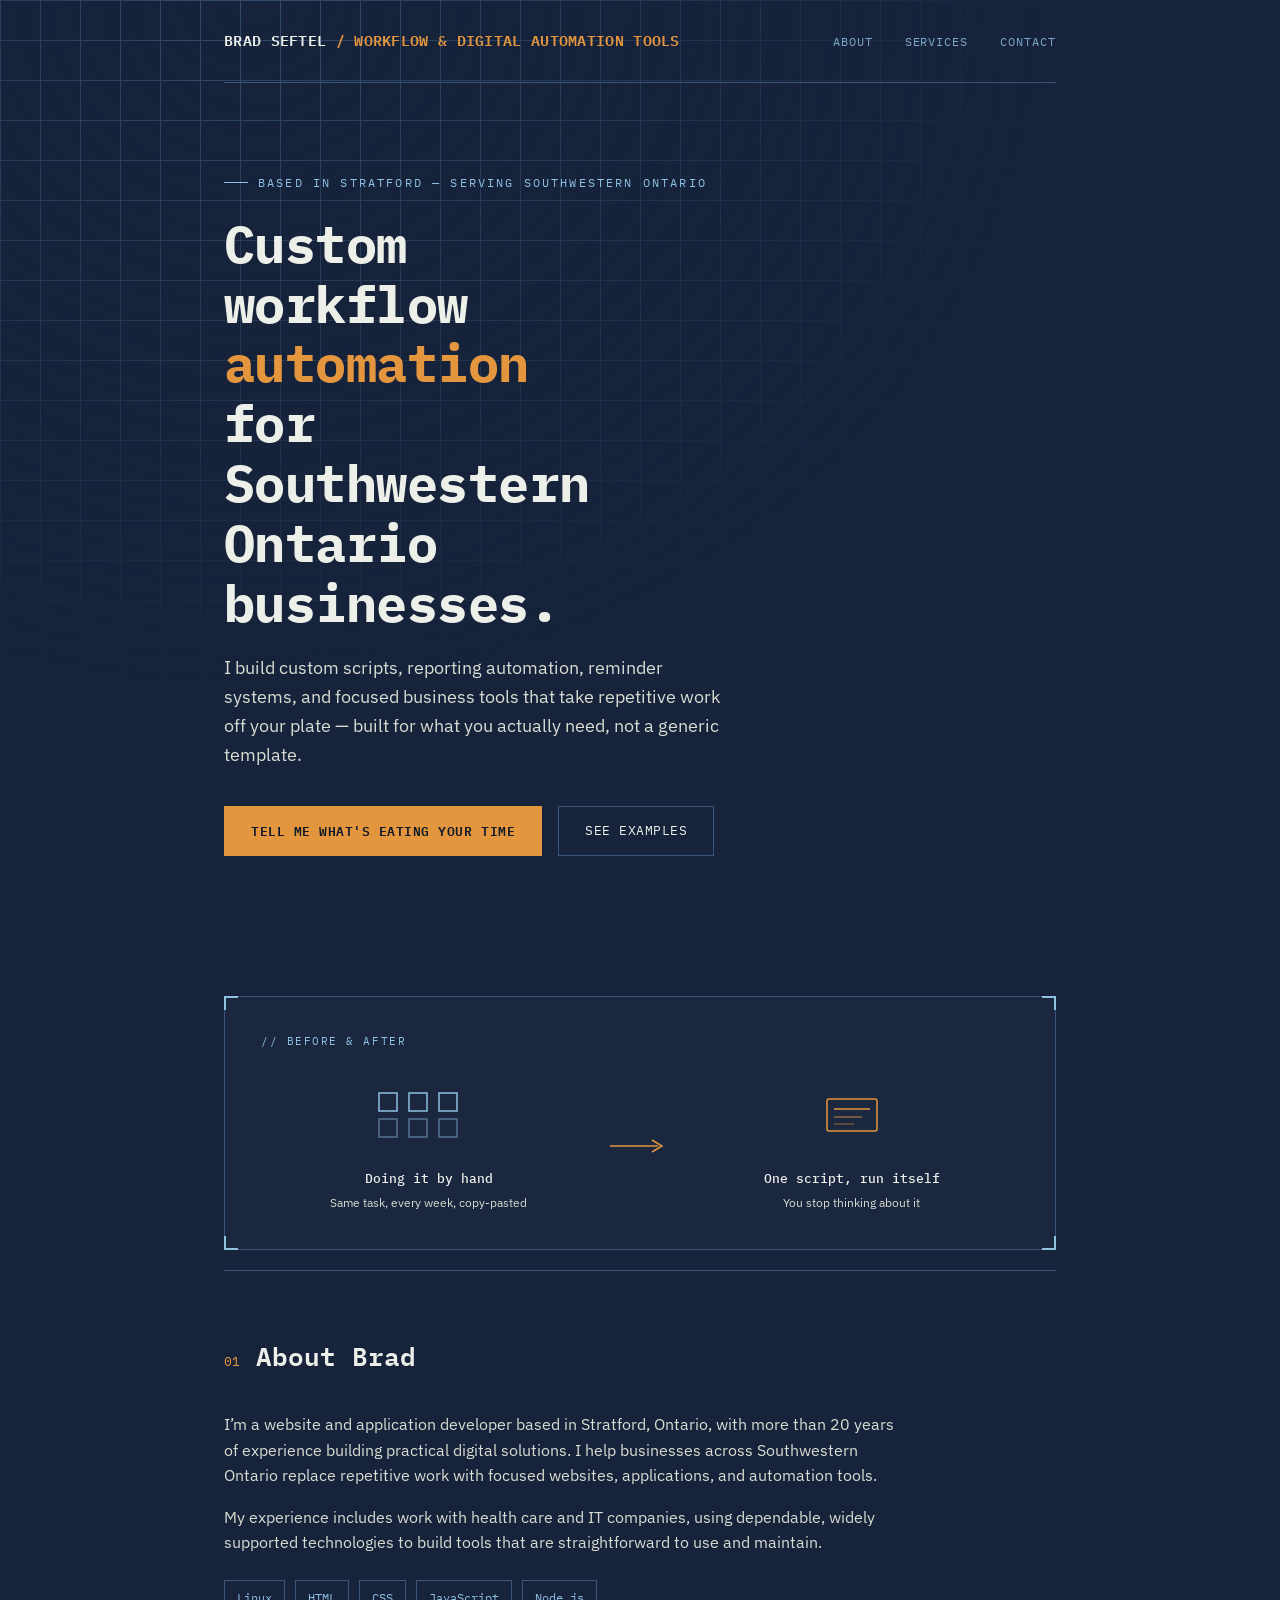
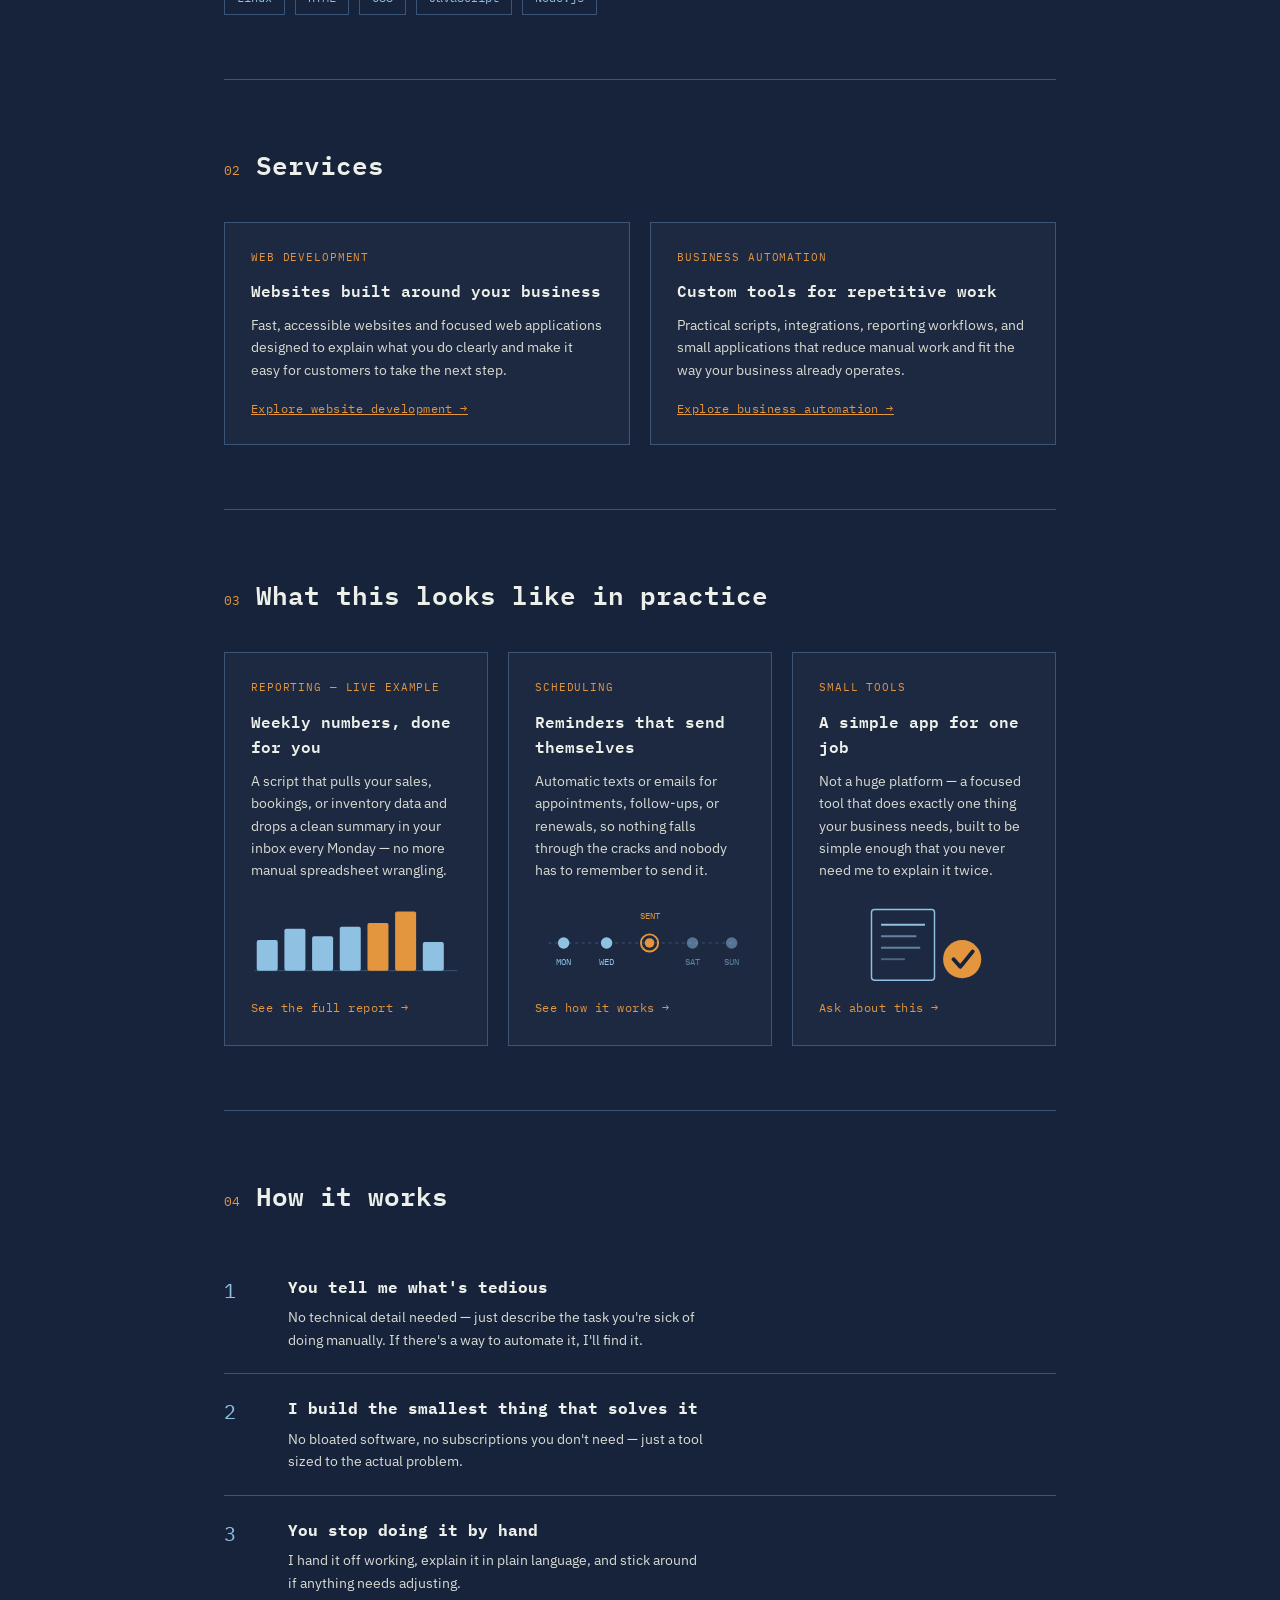
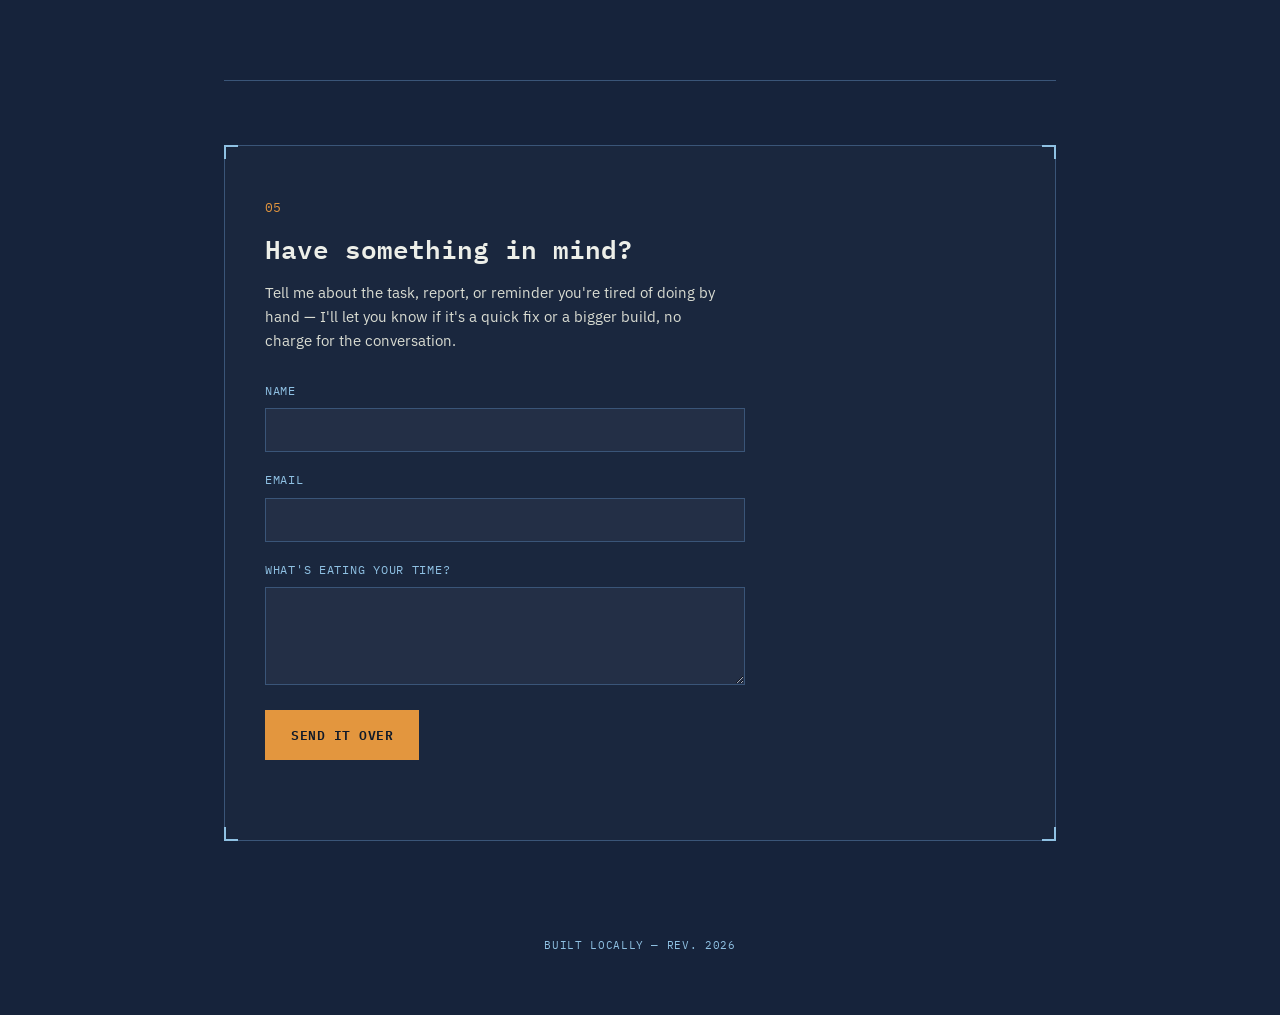
==== commit 648dd6f5: "Add branded social assets" ====
--- a/index.html
+++ b/index.html
@@ -12,13 +12,21 @@
 <meta property="og:title" content="Business Automation in Southwestern Ontario | Brad Seftel">
 <meta property="og:description" content="Custom tools and workflow automation that eliminate repetitive work for businesses across Southwestern Ontario.">
 <meta property="og:url" content="https://bradseftel.dev/">
-<meta name="twitter:card" content="summary">
+<meta property="og:image" content="https://bradseftel.dev/assets/social-preview.png">
+<meta property="og:image:width" content="1200">
+<meta property="og:image:height" content="630">
+<meta property="og:image:alt" content="Brad Seftel — website development and custom business automation in Southwestern Ontario">
+<meta name="twitter:card" content="summary_large_image">
+<meta name="twitter:image" content="https://bradseftel.dev/assets/social-preview.png">
+<link rel="icon" href="/assets/favicon.svg" type="image/svg+xml">
+<meta name="theme-color" content="#16233B">
 <script type="application/ld+json">
 {
   "@context": "https://schema.org",
   "@type": "Person",
   "name": "Brad Seftel",
   "url": "https://bradseftel.dev/",
+  "image": "https://bradseftel.dev/assets/social-preview.png",
   "homeLocation": {
     "@type": "Place",
     "name": "Stratford, Ontario"
@@ -59,8 +67,6 @@
     <nav aria-label="Primary navigation">
       <a href="#about">About</a>
       <a href="#services">Services</a>
-      <a href="#what">Examples</a>
-      <a href="#process">Process</a>
       <a href="#contact">Contact</a>
     </nav>
   </header>
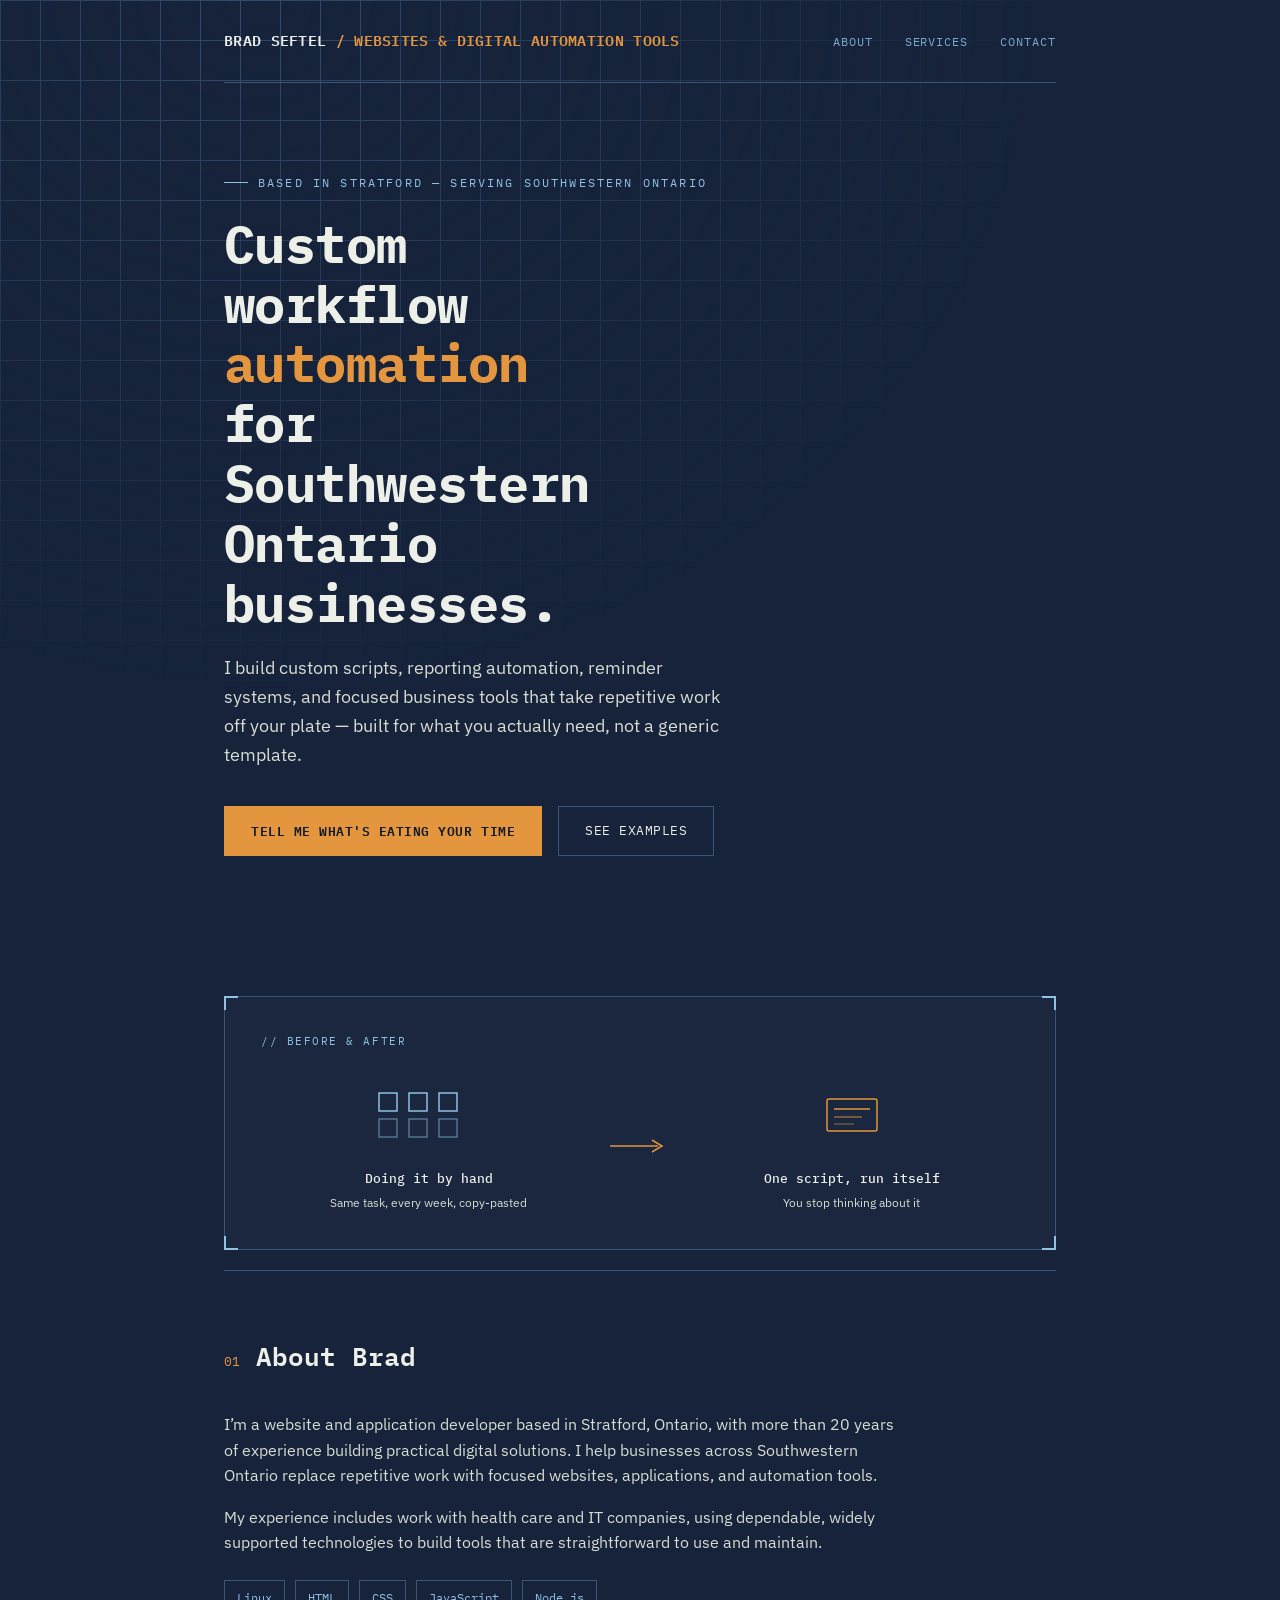
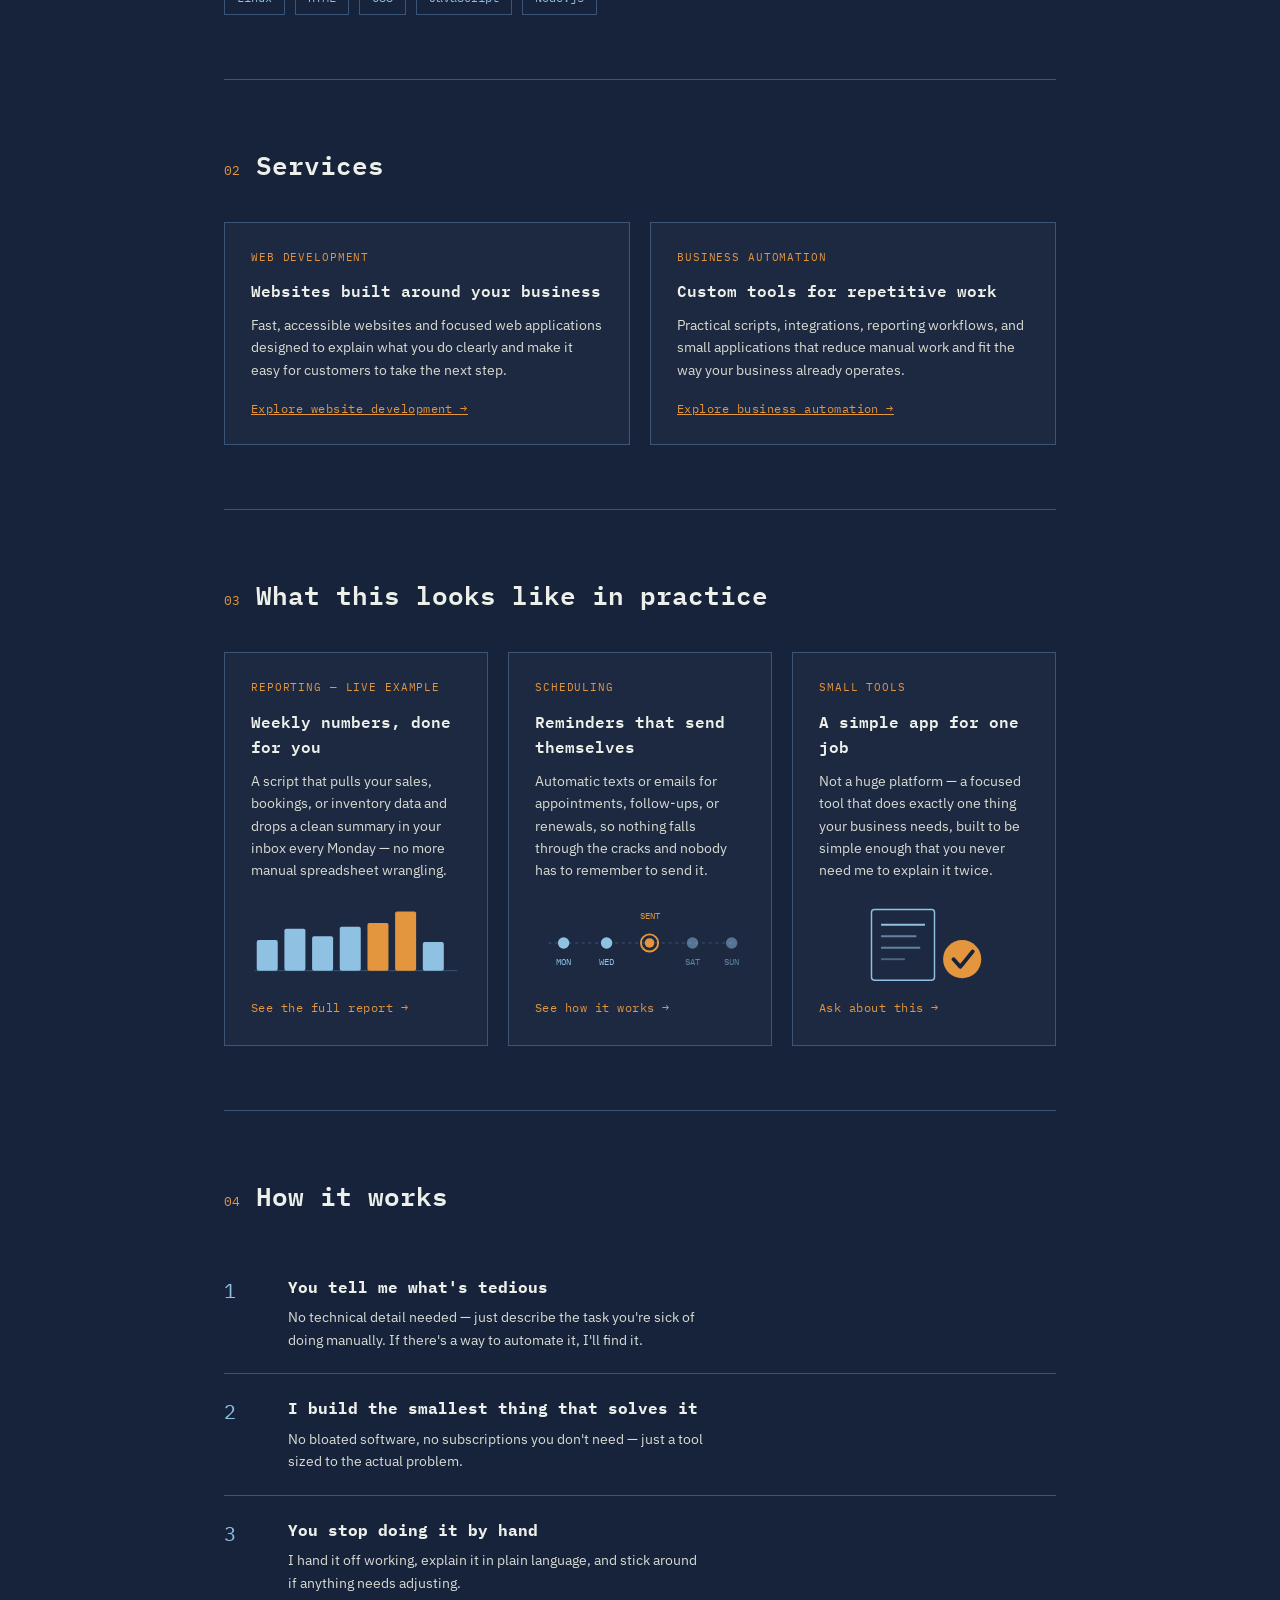
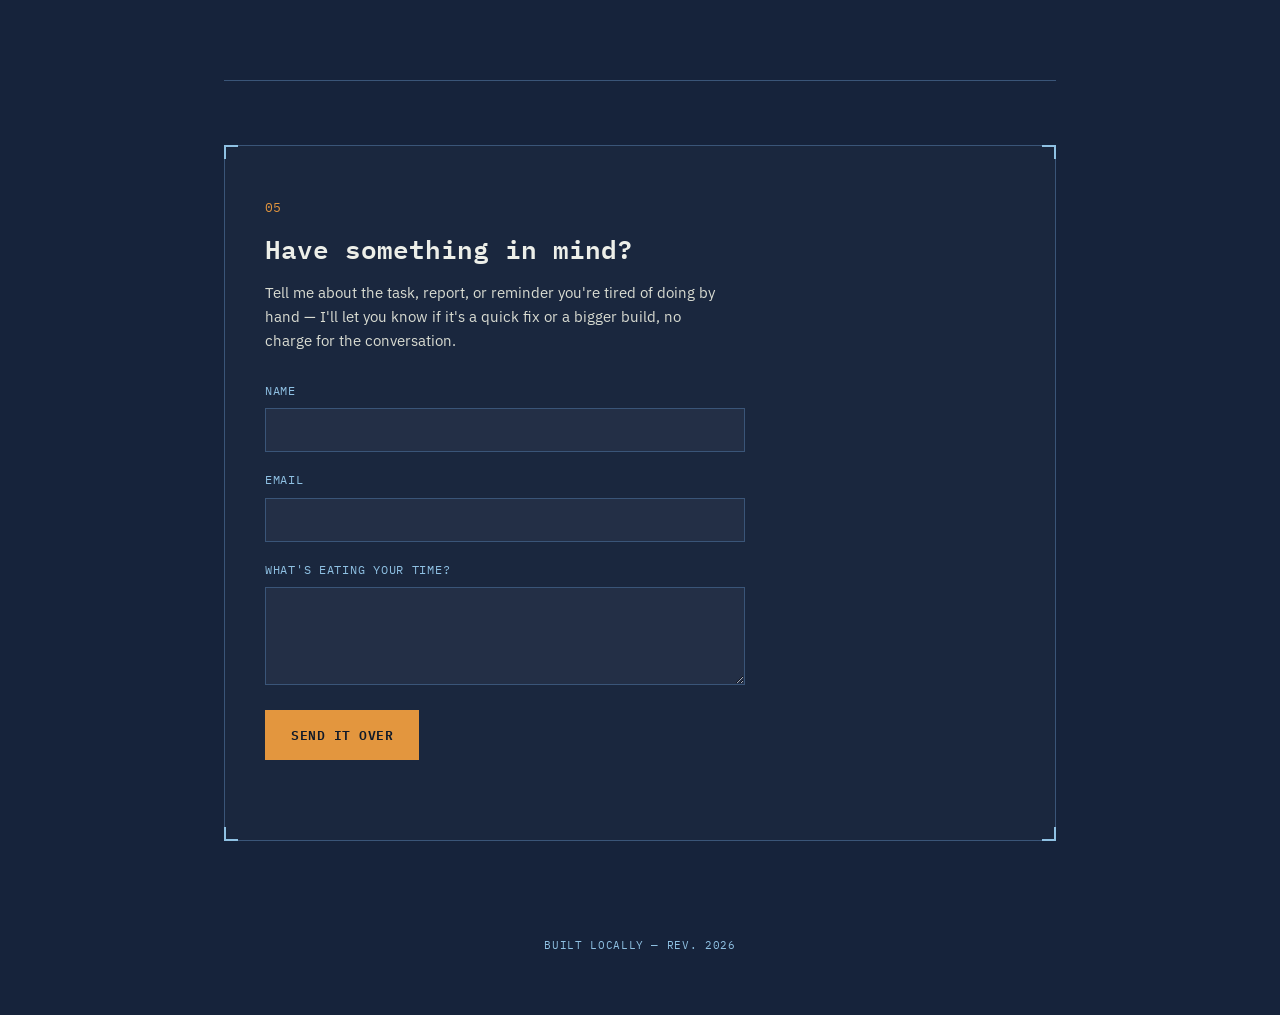
==== commit 1410fcc5: "Update homepage branding" ====
--- a/index.html
+++ b/index.html
@@ -63,7 +63,7 @@
 <div class="wrap">
 
   <header>
-    <a class="brand" href="/" aria-label="Brad Seftel — home">BRAD SEFTEL <span>/ WORKFLOW &amp; DIGITAL AUTOMATION TOOLS</span></a>
+    <a class="brand" href="/" aria-label="Brad Seftel — home">BRAD SEFTEL <span>/ WEBSITES &amp; DIGITAL AUTOMATION TOOLS</span></a>
     <nav aria-label="Primary navigation">
       <a href="#about">About</a>
       <a href="#services">Services</a>
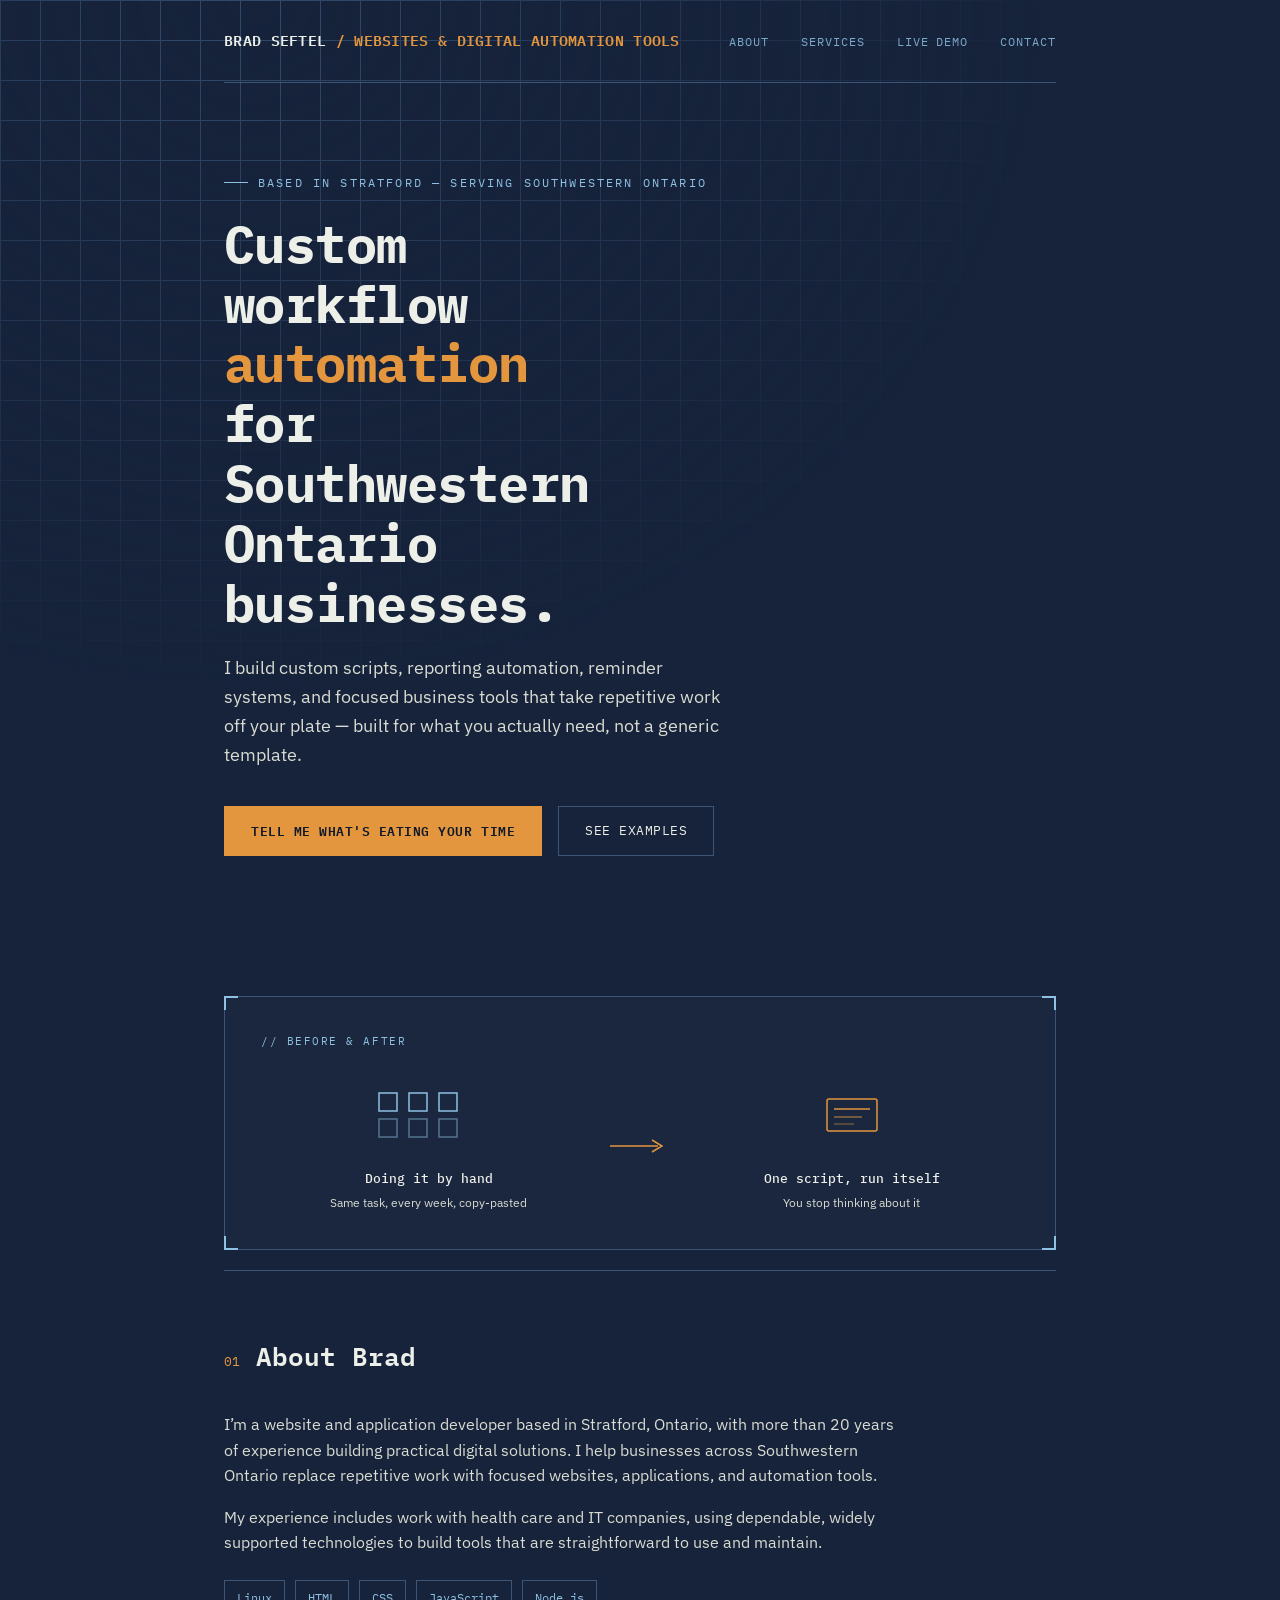
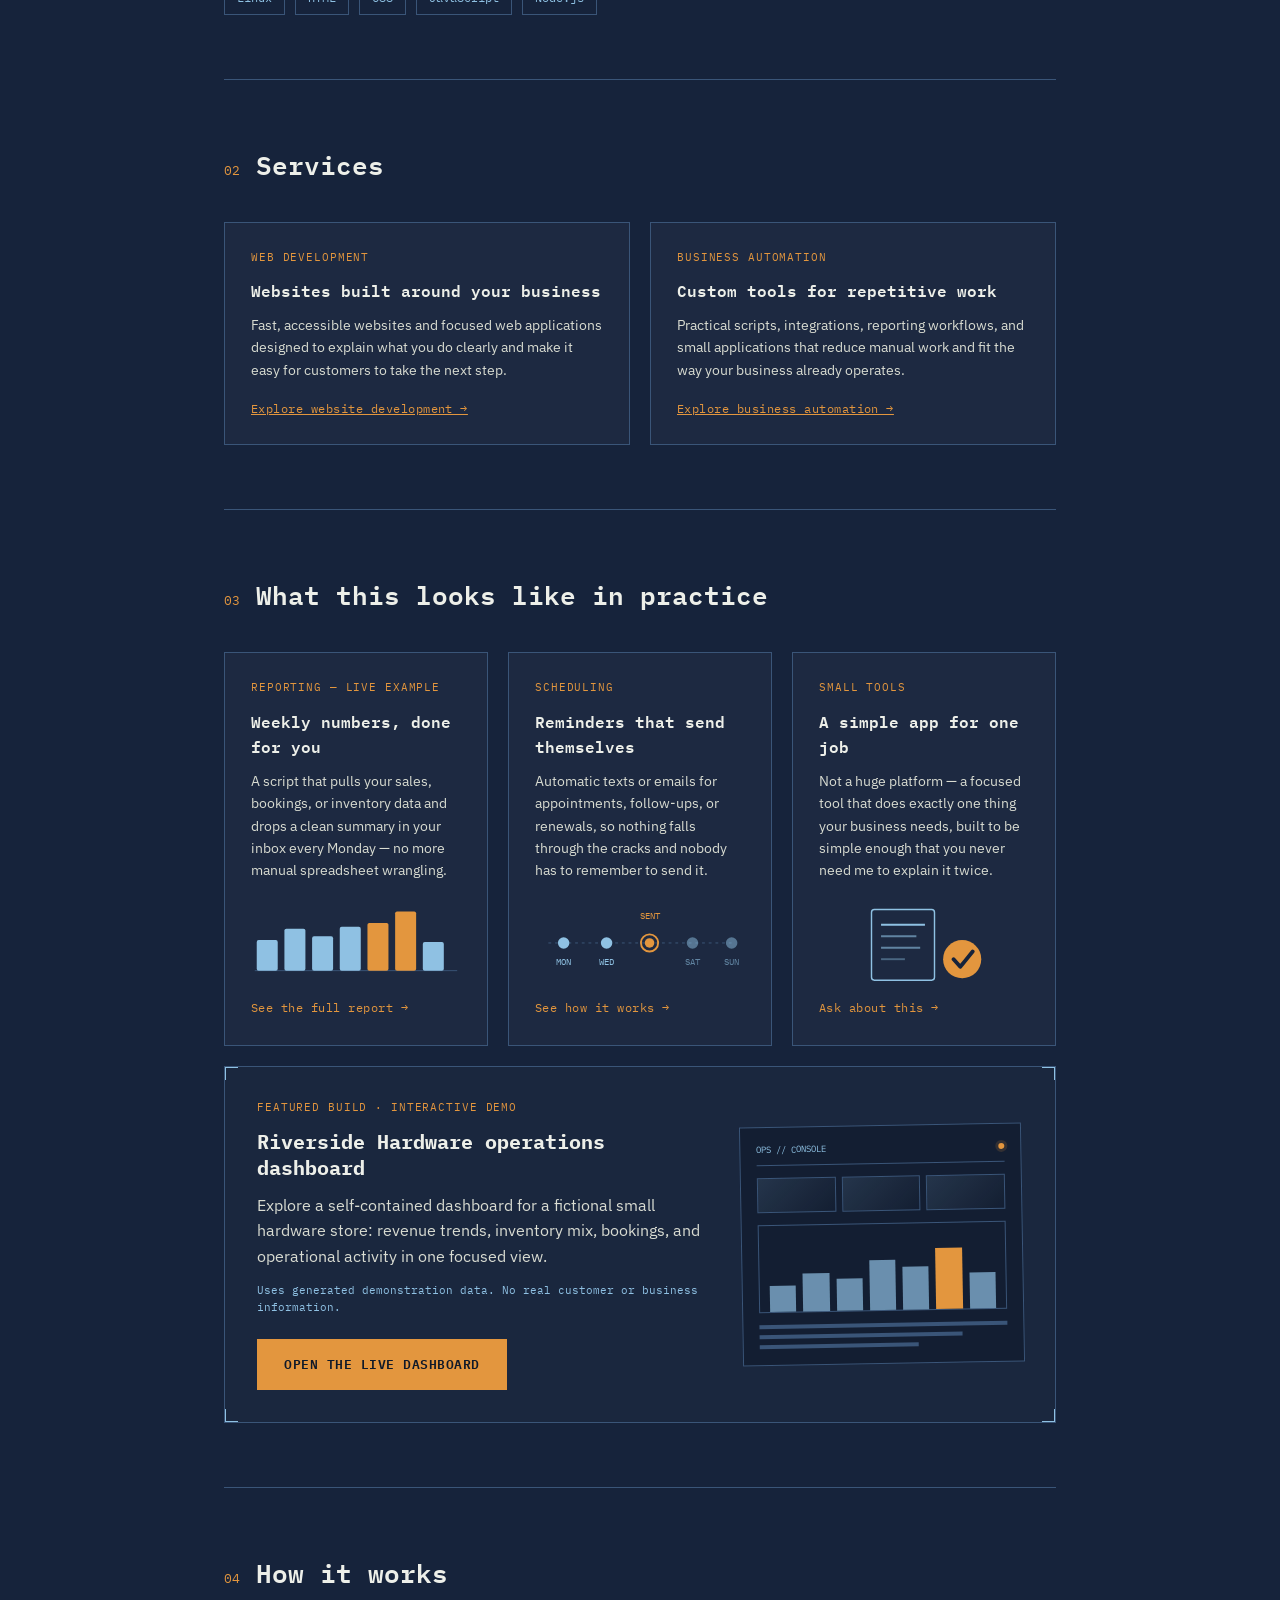
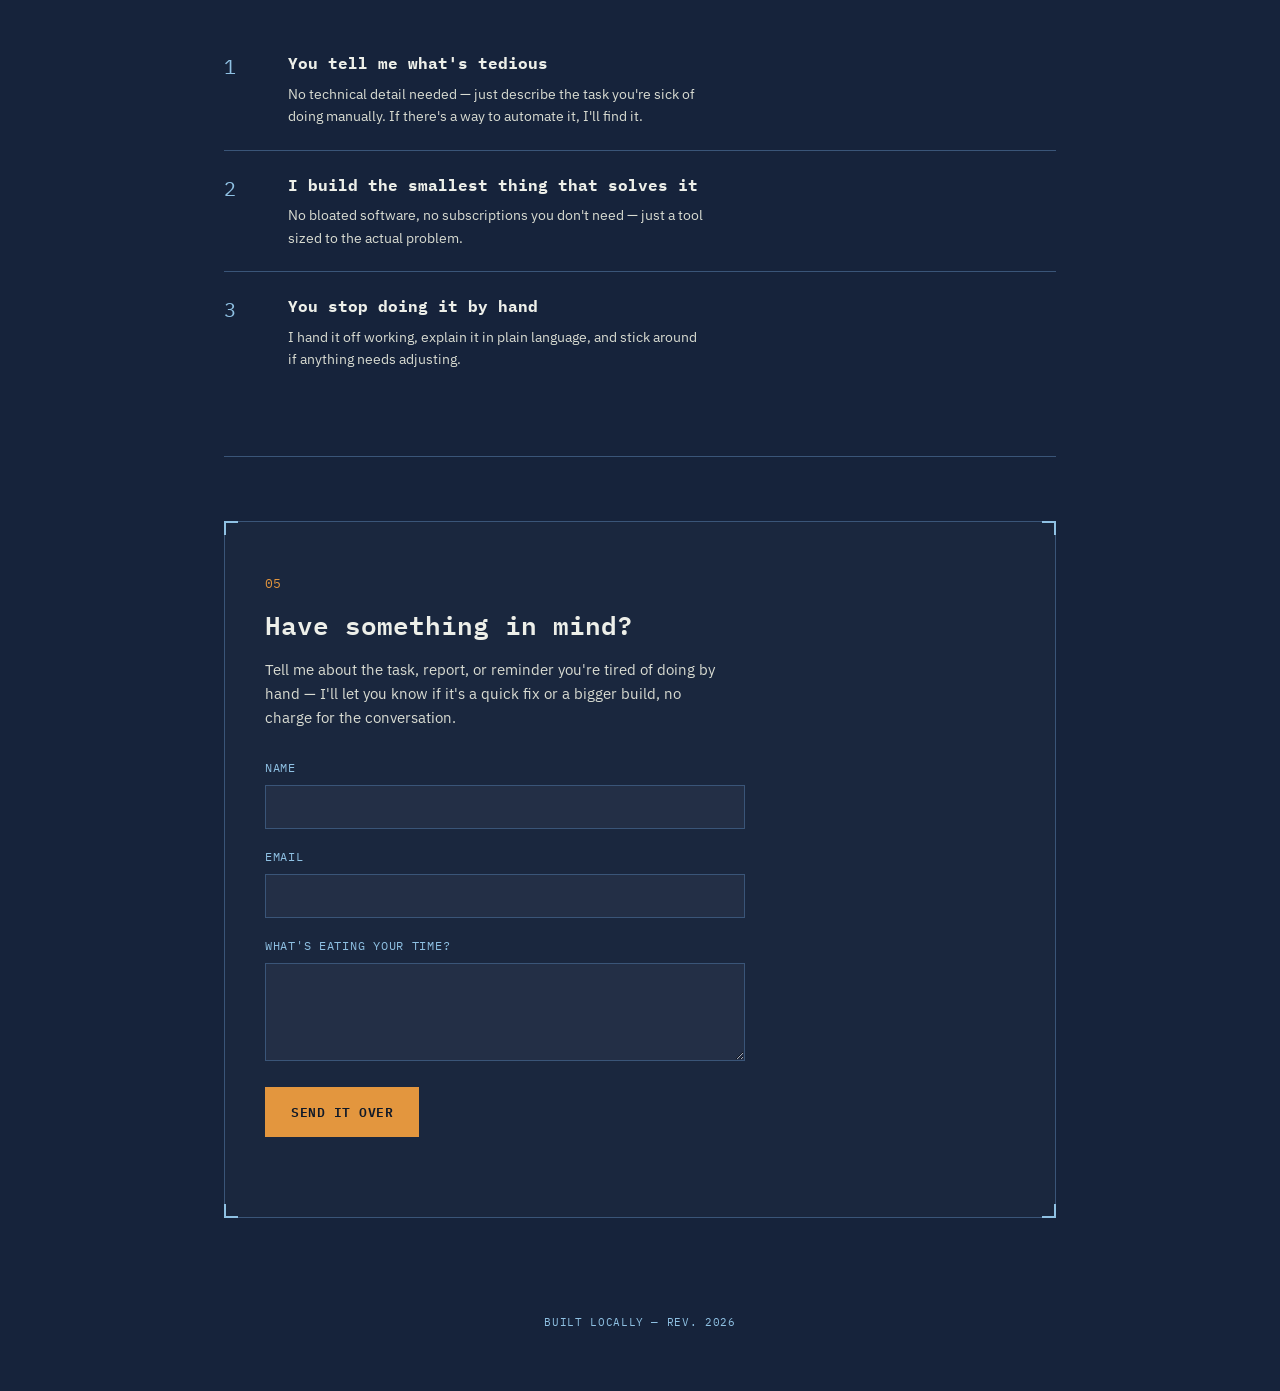
==== commit 2f2e6901: "Add interactive operations dashboard demo" ====
--- a/index.html
+++ b/index.html
@@ -67,6 +67,7 @@
     <nav aria-label="Primary navigation">
       <a href="#about">About</a>
       <a href="#services">Services</a>
+      <a href="/dashboard.html">Live demo</a>
       <a href="#contact">Contact</a>
     </nav>
   </header>
@@ -213,6 +214,23 @@
         <button type="button" class="card-link" data-demo="tool">Ask about this &rarr;</button>
       </div>
     </div>
+    <article class="panel featured-demo">
+      <div class="corner tl"></div><div class="corner tr"></div>
+      <div class="corner bl"></div><div class="corner br"></div>
+      <div class="featured-demo-copy">
+        <div class="card-tag">Featured build · interactive demo</div>
+        <h3>Riverside Hardware operations dashboard</h3>
+        <p>Explore a self-contained dashboard for a fictional small hardware store: revenue trends, inventory mix, bookings, and operational activity in one focused view.</p>
+        <p class="demo-disclaimer">Uses generated demonstration data. No real customer or business information.</p>
+        <a class="btn btn-primary" href="/dashboard.html">Open the live dashboard</a>
+      </div>
+      <div class="featured-demo-preview" aria-hidden="true">
+        <div class="preview-top"><span>OPS // CONSOLE</span><i></i></div>
+        <div class="preview-kpis"><span></span><span></span><span></span></div>
+        <div class="preview-chart"><b></b><b></b><b></b><b></b><b></b><b></b><b></b></div>
+        <div class="preview-lines"><span></span><span></span><span></span></div>
+      </div>
+    </article>
   </section>
 
   <dialog id="demo-dialog" class="demo-dialog" aria-labelledby="demo-title">
--- a/css/styles.css
+++ b/css/styles.css
@@ -320,6 +320,52 @@
   color: var(--paper);
   margin-bottom: 10px;
 }
+
+.featured-demo {
+  margin-top: 20px;
+  padding: 32px;
+  display: grid;
+  grid-template-columns: minmax(0, 1.35fr) minmax(240px, .85fr);
+  gap: 36px;
+  align-items: center;
+  overflow: hidden;
+}
+.featured-demo h3 {
+  font-family: 'IBM Plex Mono', monospace;
+  font-size: 20px;
+  line-height: 1.3;
+  color: var(--paper);
+}
+.featured-demo-copy > p {
+  margin: 12px 0 20px;
+  color: var(--paper-dim);
+}
+.featured-demo-copy .demo-disclaimer {
+  margin: -8px 0 22px;
+  color: var(--line-bright);
+  font-family: 'IBM Plex Mono', monospace;
+  font-size: 11px;
+}
+.featured-demo-preview {
+  border: 1px solid var(--line);
+  padding: 16px;
+  background: rgba(15, 25, 41, .55);
+  transform: rotate(-1deg);
+}
+.preview-top { display: flex; justify-content: space-between; align-items: center; padding-bottom: 10px; border-bottom: 1px solid var(--line); font: 9px 'IBM Plex Mono', monospace; color: var(--line-bright); }
+.preview-top i { width: 6px; height: 6px; border-radius: 50%; background: var(--amber); box-shadow: 0 0 0 3px rgba(227,150,62,.15); }
+.preview-kpis { display: grid; grid-template-columns: repeat(3, 1fr); gap: 6px; margin: 12px 0; }
+.preview-kpis span { height: 35px; border: 1px solid var(--line); background: linear-gradient(135deg, rgba(143,193,227,.14), transparent); }
+.preview-chart { height: 88px; border: 1px solid var(--line); padding: 12px 10px 0; display: flex; align-items: flex-end; gap: 7px; }
+.preview-chart b { flex: 1; height: 35%; background: var(--line-bright); opacity: .7; }
+.preview-chart b:nth-child(2) { height: 52%; }.preview-chart b:nth-child(3) { height: 43%; }.preview-chart b:nth-child(4) { height: 67%; }.preview-chart b:nth-child(5) { height: 58%; }.preview-chart b:nth-child(6) { height: 82%; background: var(--amber); opacity: 1; }.preview-chart b:nth-child(7) { height: 48%; }
+.preview-lines { margin-top: 12px; display: grid; gap: 6px; }
+.preview-lines span { display: block; height: 4px; background: var(--line); }.preview-lines span:nth-child(2) { width: 82%; }.preview-lines span:nth-child(3) { width: 64%; }
+
+@media (max-width: 720px) {
+  .featured-demo { grid-template-columns: 1fr; padding: 26px; }
+  .featured-demo-preview { display: none; }
+}
 .card p { font-size: 14px; color: var(--paper-dim); }
 .card-chart {
   width: 100%;
